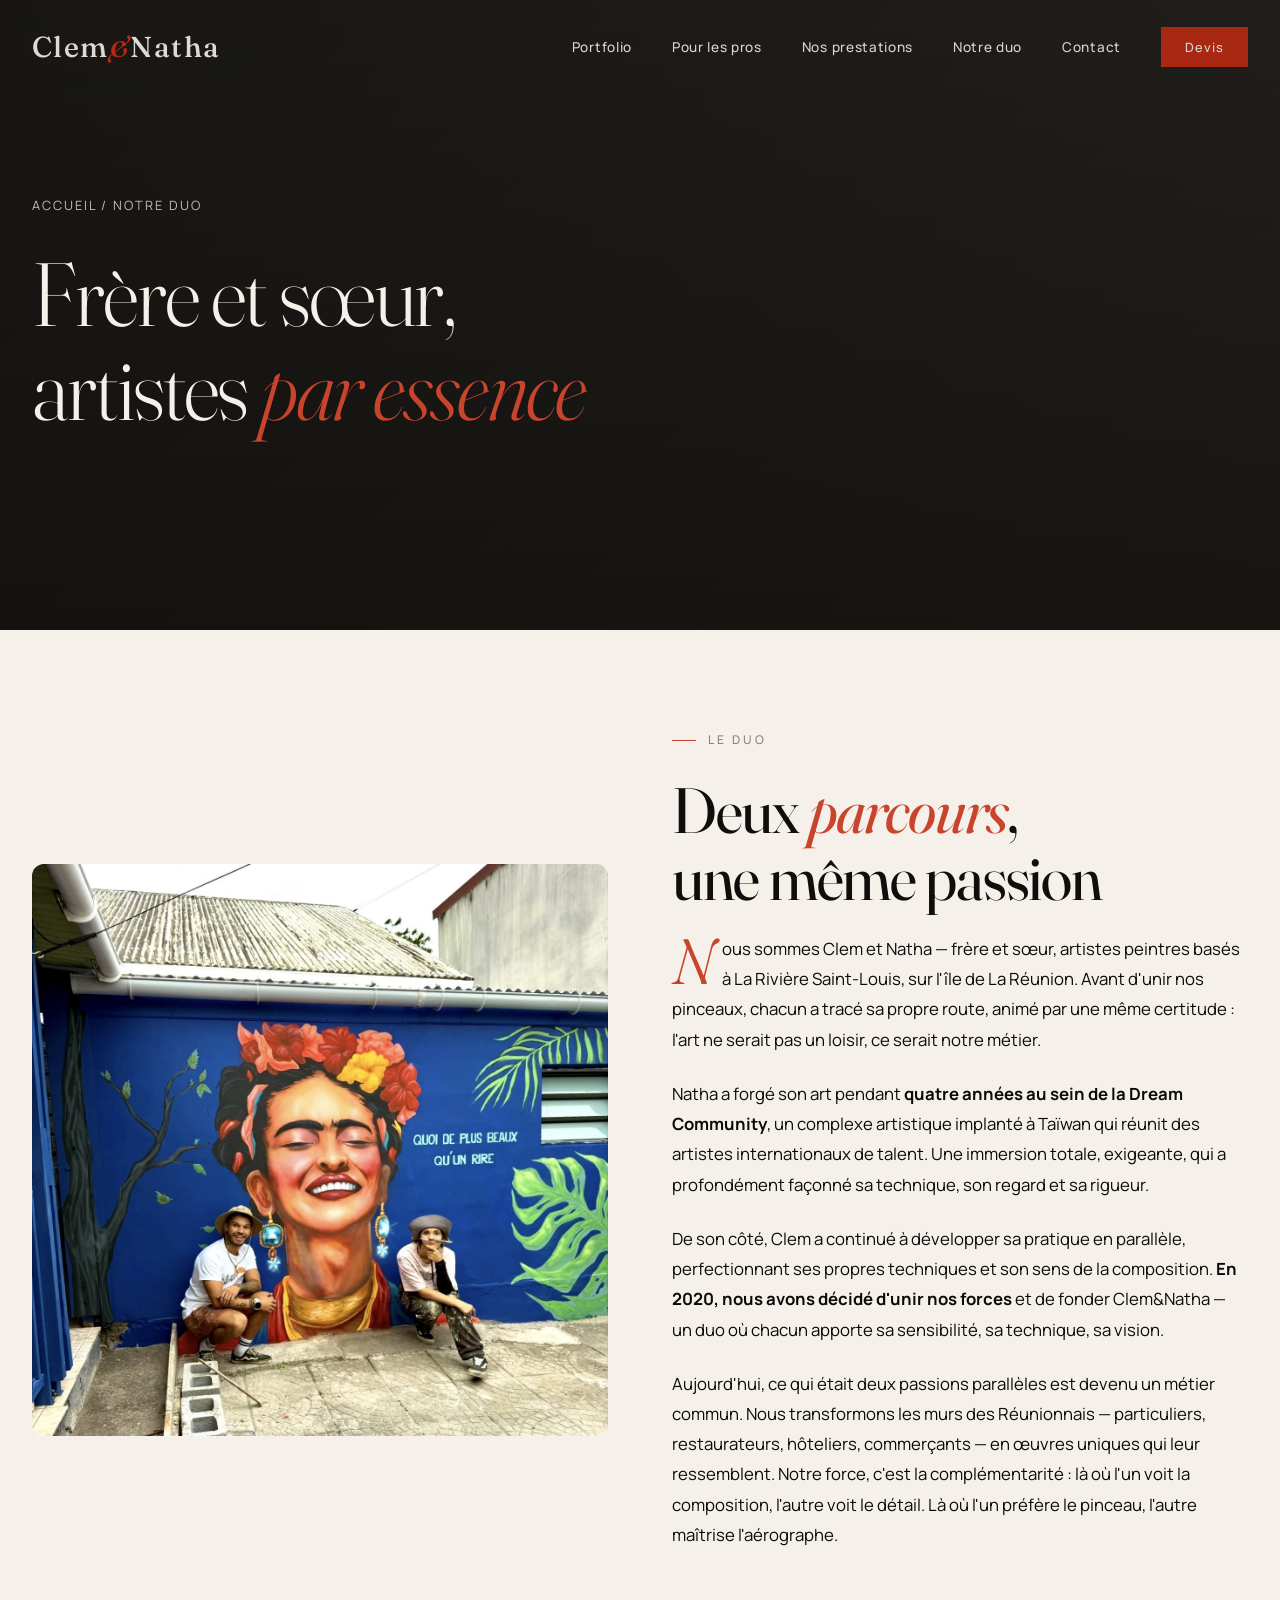
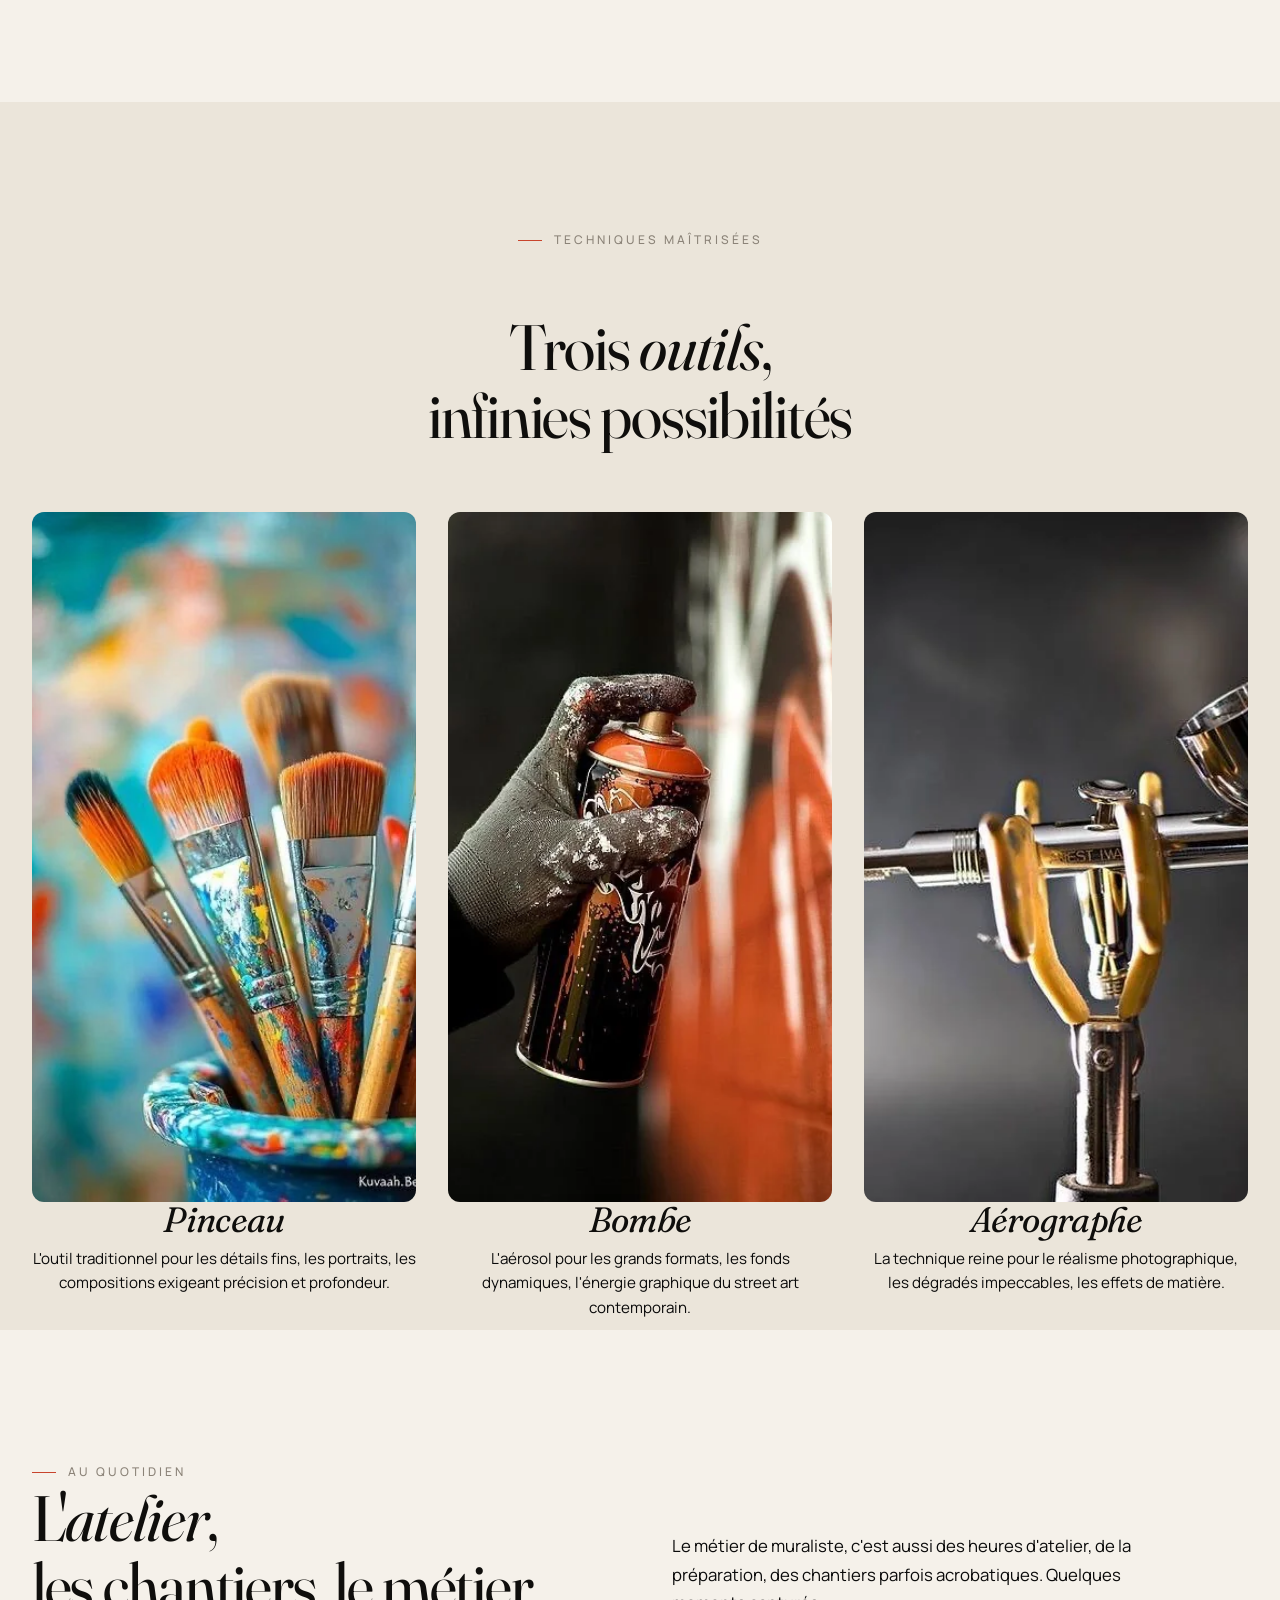
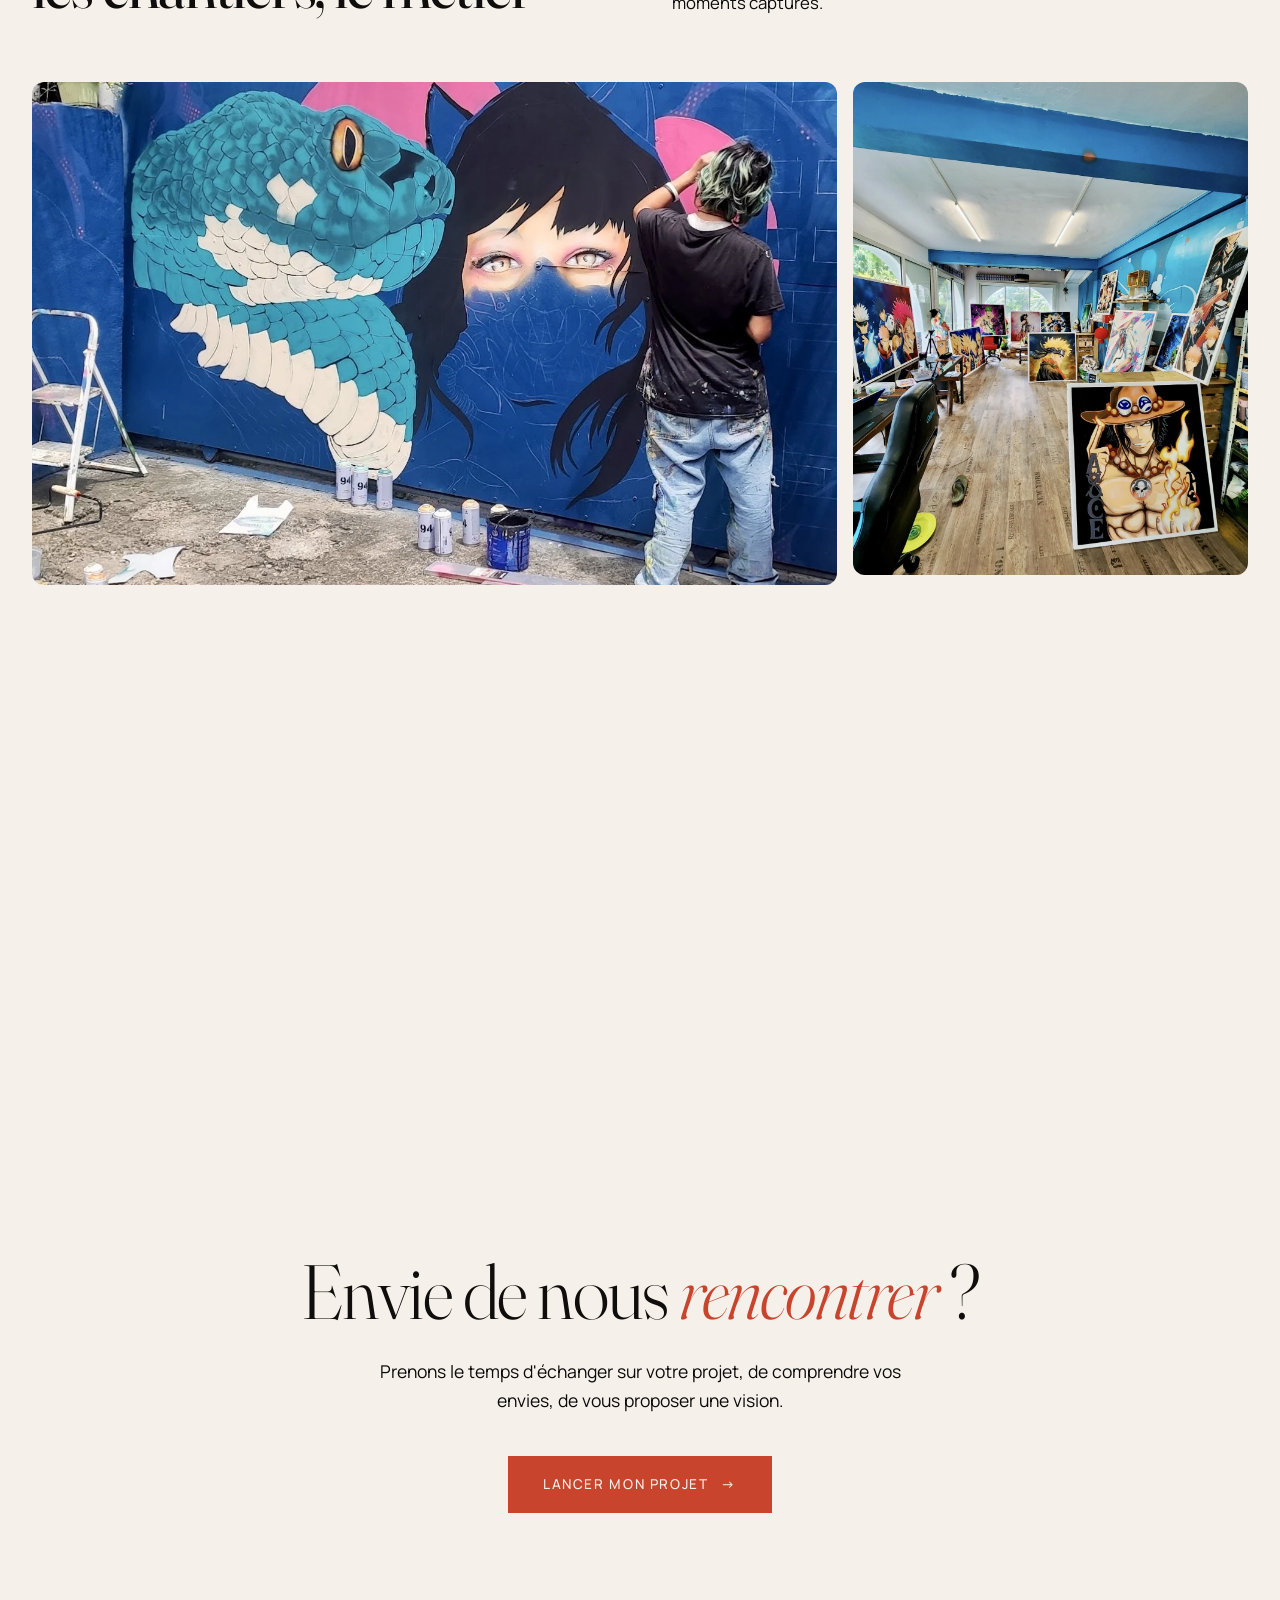
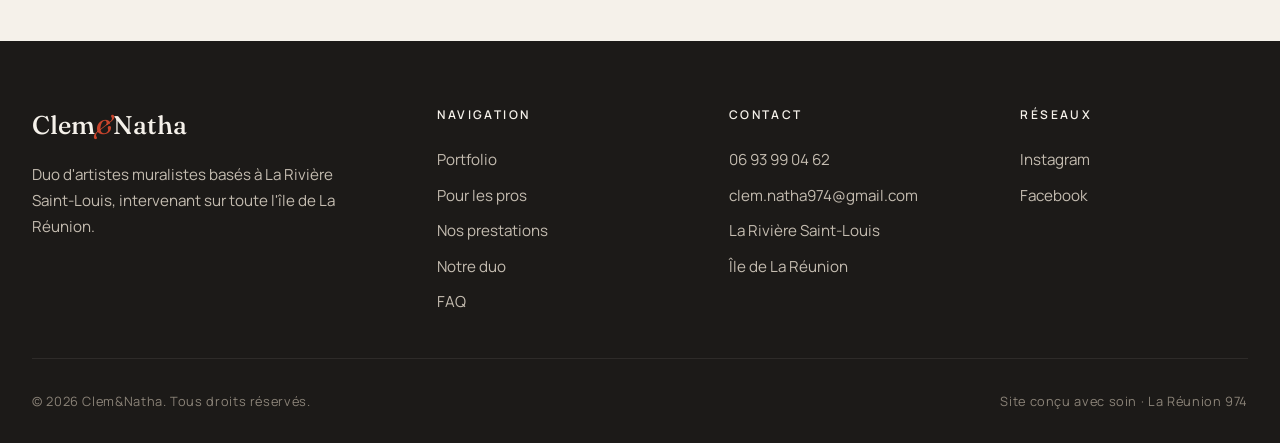
==== about.html @ 3ef78f0f "SEO complet : meta, schema, robots.txt, sitemap, structure HTML - Audit SEO batch 1-5 : titles, meta" ====
﻿<!DOCTYPE html>
<html lang="fr">
<head>
  <meta charset="UTF-8">
  <meta name="viewport" content="width=device-width, initial-scale=1.0">
  <meta name="robots" content="index, follow">
  <meta name="keywords" content="artiste muraliste La Réunion, peintre muraliste 974, Clem&Natha muralistes, peinture aérographe Réunion, graff Réunion">
  <title>Notre duo — Clem&Natha | Artistes muralistes La Réunion</title>
  <meta name="description" content="Frère et sœur, artistes muralistes à La Réunion. Notre histoire, nos influences asiatiques et tropicales, nos techniques (pinceau, bombe, aérographe).">

  <!-- Open Graph -->
  <meta property="og:title" content="Notre duo — Clem&Natha | Artistes muralistes La Réunion">
  <meta property="og:description" content="Frère et sœur, artistes muralistes à La Réunion. Notre histoire, nos influences, nos techniques.">
  <meta property="og:type" content="website">
  <meta property="og:url" content="https://clemandnatha.re/about.html">
  <meta property="og:locale" content="fr_FR">
  <meta property="og:site_name" content="Clem&Natha">
  <meta property="og:image" content="https://clemandnatha.re/hero-01.webp">
  <meta property="og:image:width" content="1200">
  <meta property="og:image:height" content="630">
  <meta property="og:image:alt" content="Le duo Clem&Natha en atelier">

  <!-- Twitter Cards -->
  <meta name="twitter:card" content="summary_large_image">
  <meta name="twitter:title" content="Notre duo — Clem&Natha | Artistes muralistes La Réunion">
  <meta name="twitter:description" content="Frère et sœur, artistes muralistes à La Réunion.">
  <meta name="twitter:image" content="https://clemandnatha.re/hero-01.webp">

  <link rel="stylesheet" href="style.css">
  <link rel="canonical" href="https://clemandnatha.re/about.html">
  <link rel="icon" href="/favicon.ico">
  <link rel="apple-touch-icon" href="/apple-touch-icon.png">
  <script type="application/ld+json">
  {
    "@context": "https://schema.org",
    "@type": "WebPage",
    "name": "Notre duo — Clem&Natha artistes muralistes à La Réunion",
    "url": "https://clemandnatha.re/about.html",
    "isPartOf": {"@type": "WebSite", "url": "https://clemandnatha.re"}
  }
  </script>
  <script type="application/ld+json">
  {
    "@context": "https://schema.org",
    "@type": "BreadcrumbList",
    "itemListElement": [
      {"@type": "ListItem", "position": 1, "name": "Accueil", "item": "https://clemandnatha.re/"},
      {"@type": "ListItem", "position": 2, "name": "Notre duo", "item": "https://clemandnatha.re/about.html"}
    ]
  }
  </script>
  <script type="application/ld+json">
  {
    "@context": "https://schema.org",
    "@type": "ItemList",
    "name": "Duo Clem&Natha — Artistes muralistes La Réunion",
    "itemListElement": [
      {
        "@type": "ListItem",
        "position": 1,
        "item": {
          "@type": "Person",
          "name": "Clem",
          "jobTitle": "Artiste muraliste",
          "description": "Co-fondatrice de Clem&Natha, spécialisée dans les styles manga, réaliste et illustration murale à La Réunion.",
          "worksFor": {"@type": "LocalBusiness", "name": "Clem&Natha"},
          "address": {
            "@type": "PostalAddress",
            "addressLocality": "La Rivière Saint-Louis",
            "addressRegion": "La Réunion",
            "addressCountry": "FR"
          },
          "sameAs": ["https://www.instagram.com/clem.natha/", "https://www.facebook.com/clemetnatha/"]
        }
      },
      {
        "@type": "ListItem",
        "position": 2,
        "item": {
          "@type": "Person",
          "name": "Natha",
          "jobTitle": "Artiste muraliste",
          "description": "Co-fondateur de Clem&Natha, spécialisé dans les styles tropical, paysage et fresques extérieures à La Réunion.",
          "worksFor": {"@type": "LocalBusiness", "name": "Clem&Natha"},
          "address": {
            "@type": "PostalAddress",
            "addressLocality": "La Rivière Saint-Louis",
            "addressRegion": "La Réunion",
            "addressCountry": "FR"
          },
          "sameAs": ["https://www.instagram.com/clem.natha/", "https://www.facebook.com/clemetnatha/"]
        }
      }
    ]
  }
  </script>
  <link rel="preload" as="image" href="duo-portrait.webp" fetchpriority="high">
  <link rel="preconnect" href="https://fonts.googleapis.com">
  <link rel="preconnect" href="https://fonts.gstatic.com" crossorigin>
</head>
<body>

<nav class="nav">
  <a href="index.html" class="nav-logo">Clem<span>&</span>Natha</a>
  <button class="nav-toggle" aria-label="Menu">
    <span></span><span></span><span></span>
  </button>
  <ul class="nav-menu">
    <li><a href="portfolio.html">Portfolio</a></li>
    <li><a href="pros.html">Pour les pros</a></li>
    <li><a href="services.html">Nos prestations</a></li>
    <li><a href="about.html">Notre duo</a></li>
    <li><a href="contact.html">Contact</a></li>
    <li><a href="devis.html" class="nav-cta">Devis</a></li>
  </ul>
</nav>

<main>

<section class="page-hero">
  <div class="page-hero-content">
    <div class="breadcrumb"><a href="index.html">Accueil</a> / Notre duo</div>
    <h1>Frère et sœur,<br>artistes <em>par essence</em></h1>
  </div>
</section>

<section style="background: var(--paper); padding-top: 6rem;">
  <div class="container">
    <div class="about-intro">
      <div class="reveal" style="position:relative;">

        <img src="duo-portrait.webp" alt="Portrait du duo Clem & Natha, artistes muralistes La Reunion" loading="lazy" style="width:100%;height:100%;object-fit:cover;display:block;">
      </div>

      <div class="about-text reveal reveal-delay-1">
        <span class="eyebrow">Le duo</span>
        <h2 style="margin: 1.5rem 0;">Deux <em>parcours</em>,<br>une même passion</h2>
        <p>Nous sommes Clem et Natha — frère et sœur, artistes peintres basés à La Rivière Saint-Louis, sur l'île de La Réunion. Avant d'unir nos pinceaux, chacun a tracé sa propre route, animé par une même certitude : l'art ne serait pas un loisir, ce serait notre métier.</p>
        <p>Natha a forgé son art pendant <strong>quatre années au sein de la Dream Community</strong>, un complexe artistique implanté à Taïwan qui réunit des artistes internationaux de talent. Une immersion totale, exigeante, qui a profondément façonné sa technique, son regard et sa rigueur.</p>
        <p>De son côté, Clem a continué à développer sa pratique en parallèle, perfectionnant ses propres techniques et son sens de la composition. <strong>En 2020, nous avons décidé d'unir nos forces</strong> et de fonder Clem&Natha — un duo où chacun apporte sa sensibilité, sa technique, sa vision.</p>
        <p>Aujourd'hui, ce qui était deux passions parallèles est devenu un métier commun. Nous transformons les murs des Réunionnais — particuliers, restaurateurs, hôteliers, commerçants — en œuvres uniques qui leur ressemblent. Notre force, c'est la complémentarité : là où l'un voit la composition, l'autre voit le détail. Là où l'un préfère le pinceau, l'autre maîtrise l'aérographe.</p>
      </div>
    </div>
  </div>
</section>


<!-- Techniques -->
<section class="techniques">
  <div class="container">
    <div class="section-header center reveal">
      <span class="eyebrow">Techniques maîtrisées</span>
      <h2>Trois <em>outils</em>,<br>infinies possibilités</h2>
    </div>

    <div class="tech-grid">
      <div class="tech-item reveal">
        <img src="tech-pinceau.webp" alt="Technique pinceau — Clem&Natha" loading="lazy" style="width:100%;height:100%;object-fit:cover;display:block;">
        <h3>Pinceau</h3>
        <p>L'outil traditionnel pour les détails fins, les portraits, les compositions exigeant précision et profondeur.</p>
      </div>

      <div class="tech-item reveal reveal-delay-1">
        <img src="tech-bombe.webp" alt="Technique bombe aerosol — Clem&Natha" loading="lazy" style="width:100%;height:100%;object-fit:cover;display:block;">
        <h3>Bombe</h3>
        <p>L'aérosol pour les grands formats, les fonds dynamiques, l'énergie graphique du street art contemporain.</p>
      </div>

      <div class="tech-item reveal reveal-delay-2">
        <img src="tech-aero.webp" alt="Technique aerographe — Clem&Natha" loading="lazy" style="width:100%;height:100%;object-fit:cover;display:block;">
        <h3>Aérographe</h3>
        <p>La technique reine pour le réalisme photographique, les dégradés impeccables, les effets de matière.</p>
      </div>
    </div>
  </div>
</section>

<!-- En atelier -->
<section style="background: var(--paper);">
  <div class="container">
    <div class="section-header reveal">
      <div>
        <span class="eyebrow">Au quotidien</span>
        <h2>L'<em>atelier</em>,<br>les chantiers, le métier</h2>
      </div>
      <p>Le métier de muraliste, c'est aussi des heures d'atelier, de la préparation, des chantiers parfois acrobatiques. Quelques moments capturés.</p>
    </div>

    <div style="display: grid; grid-template-columns: repeat(12, 1fr); gap: 1rem; margin-top: 3rem;">
      <div class="reveal" style="grid-column: span 8; aspect-ratio: 16/10;">
        <img src="atelier-01.webp" alt="Atelier chantier Clem&Natha La Reunion" loading="lazy" style="width:100%;height:100%;object-fit:cover;display:block;">
      </div>
      <div class="reveal reveal-delay-1" style="grid-column: span 4; aspect-ratio: 4/5;">
        <img src="atelier-02.webp" alt="Atelier chantier Clem&Natha" loading="lazy" style="width:100%;height:100%;object-fit:cover;display:block;">
      </div>
      <div class="reveal" style="grid-column: span 4; aspect-ratio: 1;">
        <img src="atelier-03.webp" alt="Atelier chantier Clem&Natha" loading="lazy" style="width:100%;height:100%;object-fit:cover;display:block;">
      </div>
      <div class="reveal reveal-delay-1" style="grid-column: span 4; aspect-ratio: 1;">
        <img src="atelier-04.webp" alt="Atelier chantier Clem&Natha" loading="lazy" style="width:100%;height:100%;object-fit:cover;display:block;">
      </div>
      <div class="reveal reveal-delay-2" style="grid-column: span 4; aspect-ratio: 1;">
        <img src="atelier-05.webp" alt="Atelier chantier Clem&Natha" loading="lazy" style="width:100%;height:100%;object-fit:cover;display:block;">
      </div>
    </div>
  </div>
</section>

<section class="cta-final">
  <div class="container-narrow">
    <h2>Envie de nous <em>rencontrer</em> ?</h2>
    <p>Prenons le temps d'échanger sur votre projet, de comprendre vos envies, de vous proposer une vision.</p>
    <a href="devis.html" class="btn btn-primary">Lancer mon projet <span class="arrow">→</span></a>
  </div>
</section>

</main>

<footer>
  <div class="container">
    <div class="footer-grid">
      <div class="footer-brand">
        <div class="logo">Clem<em>&</em>Natha</div>
        <p>Duo d'artistes muralistes basés à La Rivière Saint-Louis, intervenant sur toute l'île de La Réunion.</p>
      </div>
      <div>
        <h5>Navigation</h5>
        <ul>
          <li><a href="portfolio.html">Portfolio</a></li>
          <li><a href="pros.html">Pour les pros</a></li>
          <li><a href="services.html">Nos prestations</a></li>
          <li><a href="about.html">Notre duo</a></li>
          <li><a href="faq.html">FAQ</a></li>
        </ul>
      </div>
      <div>
        <h5>Contact</h5>
        <ul>
          <li><a href="tel:0693990462">06 93 99 04 62</a></li>
          <li><a href="mailto:clem.natha974@gmail.com">clem.natha974@gmail.com</a></li>
          <li>La Rivière Saint-Louis</li>
          <li>Île de La Réunion</li>
        </ul>
      </div>
      <div>
        <h5>Réseaux</h5>
        <ul>
          <li><a href="https://www.instagram.com/clem.natha/" target="_blank" rel="noopener">Instagram</a></li>
          <li><a href="https://www.facebook.com/clemetnatha/" target="_blank" rel="noopener">Facebook</a></li>
        </ul>
      </div>
    </div>
    <div class="footer-bottom">
      <span>© 2026 Clem&Natha. Tous droits réservés.</span>
      <span>Site conçu avec soin · La Réunion 974</span>
    </div>
  </div>
</footer>

<script src="main.js"></script>
</body>
</html>
---- style.css ----
/* ========================================
   CLEM&NATHA — Design System
   Direction : éditoriale, japonisante, art-house
   ======================================== */

@import url('https://fonts.googleapis.com/css2?family=Fraunces:ital,opsz,wght@0,9..144,300;0,9..144,400;0,9..144,500;0,9..144,600;0,9..144,700;1,9..144,400&family=Manrope:wght@300;400;500;600;700&family=Noto+Serif+JP:wght@400;500&display=swap');

:root {
  /* Palette */
  --ink: #0f0e0c;
  --ink-soft: #0a0a0a;
  --paper: #f5f1ea;
  --paper-warm: #ebe5da;
  --paper-deep: #050505;
  --vermillon: #c8442c;
  --vermillon-deep: #a8341f;
  --sumi: #1c1a18;
  --stone: #8b8378;
  --stone-light: #c4bcb0;

  /* Typo */
  --font-display: 'Fraunces', 'Times New Roman', serif;
  --font-body: 'Manrope', system-ui, sans-serif;
  --font-jp: 'Noto Serif JP', serif;

  /* Espacement */
  --space-xs: 0.5rem;
  --space-sm: 1rem;
  --space-md: 2rem;
  --space-lg: 4rem;
  --space-xl: 8rem;
  --space-xxl: 12rem;

  /* Transitions */
  --ease: cubic-bezier(0.65, 0, 0.35, 1);
  --ease-out: cubic-bezier(0.22, 1, 0.36, 1);
}

* {
  margin: 0;
  padding: 0;
  box-sizing: border-box;
}

html {
  scroll-behavior: smooth;
  -webkit-font-smoothing: antialiased;
  -moz-osx-font-smoothing: grayscale;
}

body {
  font-family: var(--font-body);
  background: var(--paper);
  color: var(--ink);
  font-weight: 400;
  line-height: 1.6;
  font-size: 16px;
  overflow-x: hidden;
}

img { max-width: 100%; display: block; }

/* Coins arrondis — toutes les photos sauf le hero plein écran */
img:not(.hero-img) { border-radius: 12px; }

a {
  color: inherit;
  text-decoration: none;
  transition: color 0.3s var(--ease);
}

button {
  font-family: inherit;
  cursor: pointer;
  border: none;
  background: none;
}

/* ========================================
   TYPOGRAPHIE
   ======================================== */

h1, h2, h3, h4 {
  font-family: var(--font-display);
  font-weight: 400;
  line-height: 1.05;
  letter-spacing: -0.02em;
}

h1 {
  font-size: clamp(2.8rem, 7vw, 6rem);
  font-weight: 300;
  font-variation-settings: "opsz" 144;
}

h2 {
  font-size: clamp(2.2rem, 5vw, 4rem);
  font-weight: 400;
  font-variation-settings: "opsz" 144;
}

h3 {
  font-size: clamp(1.5rem, 3vw, 2.2rem);
  font-weight: 500;
}

h4 {
  font-size: clamp(1.1rem, 2vw, 1.4rem);
  font-weight: 500;
}

.eyebrow {
  font-family: var(--font-body);
  font-size: 0.75rem;
  font-weight: 500;
  text-transform: uppercase;
  letter-spacing: 0.25em;
  color: var(--stone);
  display: inline-block;
}

.eyebrow::before {
  content: "";
  display: inline-block;
  width: 24px;
  height: 1px;
  background: var(--vermillon);
  vertical-align: middle;
  margin-right: 12px;
}

.kanji {
  font-family: var(--font-jp);
  color: var(--vermillon);
}

.italic-display {
  font-style: italic;
  font-family: var(--font-display);
}

/* ========================================
   LAYOUT
   ======================================== */

.container {
  max-width: 1440px;
  margin: 0 auto;
  padding: 0 var(--space-md);
}

.container-narrow {
  max-width: 960px;
  margin: 0 auto;
  padding: 0 var(--space-md);
}

section {
  padding: var(--space-xl) 0;
}

/* ========================================
   NAVIGATION
   ======================================== */

/* Offset ancres pour compenser la nav fixe */
[id] {
  scroll-margin-top: 5rem;
}

.nav {
  position: fixed;
  top: 0;
  left: 0;
  right: 0;
  z-index: 100;
  padding: 1.5rem var(--space-md);
  display: flex;
  justify-content: space-between;
  align-items: center;
  transition: all 0.4s var(--ease);
  mix-blend-mode: difference;
}

.nav.scrolled,
.nav.menu-open {
  mix-blend-mode: normal;
  background: rgba(245, 241, 234, 0.92);
  backdrop-filter: blur(20px);
  -webkit-backdrop-filter: blur(20px);
  padding: 1rem var(--space-md);
  border-bottom: 1px solid rgba(15, 14, 12, 0.06);
}

.nav-logo {
  font-family: var(--font-display);
  font-size: 1.8rem;
  font-weight: 500;
  letter-spacing: 0.05em;
  color: var(--paper);
  text-shadow: 0 0 40px rgba(200, 68, 44, 0.4);
}

.nav.scrolled .nav-logo {
  color: var(--ink);
}

.nav-logo span {
  color: var(--vermillon);
  font-style: italic;
}

.nav-menu {
  display: flex;
  gap: 2.5rem;
  list-style: none;
  align-items: center;
}

.nav-menu a {
  font-size: 0.85rem;
  font-weight: 500;
  letter-spacing: 0.05em;
  color: var(--paper);
  position: relative;
}

.nav.scrolled .nav-menu a {
  color: var(--ink);
}

.nav-menu a::after {
  content: "";
  position: absolute;
  bottom: -4px;
  left: 0;
  width: 0;
  height: 1px;
  background: var(--vermillon);
  transition: width 0.3s var(--ease);
}

.nav-menu a:hover::after {
  width: 100%;
}

.nav-cta {
  background: var(--vermillon);
  color: var(--paper) !important;
  padding: 0.7rem 1.5rem;
  border-radius: 0;
  font-size: 0.8rem !important;
  letter-spacing: 0.08em !important;
  transition: all 0.3s var(--ease);
}

.nav-cta:hover {
  background: var(--vermillon-deep);
  transform: translateY(-1px);
}

.nav-cta::after {
  display: none !important;
}

.nav-toggle {
  display: none;
  flex-direction: column;
  gap: 5px;
  z-index: 110;
}

.nav-toggle span {
  width: 28px;
  height: 1.5px;
  background: var(--paper);
  transition: all 0.3s var(--ease);
}

.nav.scrolled .nav-toggle span {
  background: var(--ink);
}

/* ========================================
   BOUTONS
   ======================================== */

.btn {
  display: inline-flex;
  align-items: center;
  gap: 0.8rem;
  padding: 1.1rem 2.2rem;
  font-size: 0.85rem;
  font-weight: 500;
  letter-spacing: 0.12em;
  text-transform: uppercase;
  transition: all 0.4s var(--ease);
  position: relative;
  overflow: hidden;
}

.btn-primary {
  background: var(--vermillon);
  color: var(--paper);
}

.btn-primary:hover {
  background: var(--vermillon-deep);
  transform: translateY(-2px);
  box-shadow: 0 12px 30px rgba(168, 52, 31, 0.25);
}

.btn-secondary {
  background: transparent;
  color: var(--ink);
  border: 1px solid var(--ink);
}

.btn-secondary:hover {
  background: var(--ink);
  color: var(--paper);
}

.btn-light {
  background: transparent;
  color: var(--paper);
  border: 1px solid var(--paper);
}

.btn-light:hover {
  background: var(--paper);
  color: var(--ink);
}

.btn .arrow {
  display: inline-block;
  transition: transform 0.3s var(--ease);
}

.btn:hover .arrow {
  transform: translateX(4px);
}

/* ========================================
   HERO
   ======================================== */

.hero {
  height: 100vh;
  min-height: 700px;
  position: relative;
  overflow: hidden;
  background: var(--paper-deep);
}

/* Image hero : plein écran par défaut (mobile / tablette) */
.hero-img {
  position: absolute;
  inset: 0;
  width: 100%;
  height: 100%;
  object-fit: cover;
  border-radius: 12px;
}

.hero-image {
  position: absolute;
  inset: 0;
  background: linear-gradient(135deg, #1a1815 0%, #2a2622 50%, #1c1a18 100%);
  display: flex;
  align-items: center;
  justify-content: center;
  color: var(--stone);
  font-size: 0.9rem;
  letter-spacing: 0.1em;
}

.hero-image::after {
  content: "";
  position: absolute;
  inset: 0;
  background: linear-gradient(180deg, rgba(15,14,12,0.3) 0%, rgba(15,14,12,0.5) 70%, rgba(15,14,12,0.85) 100%);
}

/* Desktop : deux colonnes — fond sombre stylé, image portrait à droite */
@media (min-width: 1025px) {
  .hero {
    display: grid;
    grid-template-columns: 1fr 1fr;
    background: var(--paper-deep);
  }

  .hero::before {
    content: "";
    position: absolute;
    inset: 0;
    background:
      radial-gradient(ellipse 65% 85% at 78% 48%, rgba(200,68,44,0.55) 0%, transparent 65%),
      radial-gradient(ellipse 40% 60% at 6% 88%, rgba(200,68,44,0.20) 0%, transparent 55%);
    pointer-events: none;
    z-index: 0;
  }

  .hero-image {
    position: relative;
    top: auto; right: auto; bottom: auto; left: auto;
    grid-column: 2;
    grid-row: 1;
    display: flex;
    align-items: center;
    justify-content: center;
    padding: 2rem 2.5rem 2rem 0.5rem;
    background: none;
    z-index: 1;
  }

  .hero-image::after {
    display: none;
  }

  /* width:100% remplit la colonne, max-height évite tout débordement vertical */
  .hero-img {
    position: relative;
    inset: auto;
    width: 78%;
    height: auto;
    max-height: calc(100vh - 8rem);
    aspect-ratio: 3/4;
    object-fit: cover;
    border-radius: 16px;
    transform: rotate(-1.5deg);
    box-shadow: 0 30px 70px rgba(0,0,0,0.65), 0 0 0 1px rgba(255,255,255,0.05);
  }

  /* Texte : placement grid + centrage vertical */
  .hero-content {
    grid-column: 1;
    grid-row: 1;
    margin: 0;
    z-index: 2;
    justify-content: center;
    padding-top: 6rem;
  }

  .scroll-indicator {
    display: none;
  }
}

.hero-content {
  position: relative;
  z-index: 2;
  height: 100%;
  display: flex;
  flex-direction: column;
  justify-content: flex-end;
  padding: 0 var(--space-md) var(--space-lg);
  max-width: 1440px;
  margin: 0 auto;
}

/* Override desktop — doit venir APRÈS la règle de base pour gagner la cascade */
@media (min-width: 1025px) {
  .hero-content {
    justify-content: center;
    padding-top: 6rem;
    padding-left: 8rem;
    margin: 0;
    max-width: none;
  }
}

.hero-eyebrow {
  font-size: 0.75rem;
  letter-spacing: 0.3em;
  color: var(--stone-light);
  text-transform: uppercase;
  margin-bottom: 1.5rem;
  display: flex;
  align-items: center;
  gap: 1rem;
  opacity: 0;
  animation: fadeUp 1s var(--ease-out) 0.3s forwards;
}

.hero-eyebrow .kanji {
  font-size: 1rem;
  letter-spacing: normal;
}

.hero-audience {
  display: inline-flex;
  align-self: flex-start;
  align-items: center;
  gap: 1.5rem;
  margin-bottom: 2rem;
  padding: 0.8rem 1.4rem;
  background: rgba(245, 241, 234, 0.08);
  border: 1px solid rgba(245, 241, 234, 0.2);
  backdrop-filter: blur(10px);
  -webkit-backdrop-filter: blur(10px);
  opacity: 0;
  animation: fadeUp 1.2s var(--ease-out) 0.8s forwards;
}

.hero-audience-item {
  display: flex;
  align-items: center;
  gap: 0.6rem;
  font-size: 0.85rem;
  letter-spacing: 0.05em;
  color: var(--paper);
  font-weight: 500;
}

.hero-audience-item .dot {
  width: 8px;
  height: 8px;
  border-radius: 50%;
  background: var(--vermillon);
  display: inline-block;
}

.hero-audience-divider {
  width: 1px;
  height: 16px;
  background: rgba(245, 241, 234, 0.3);
}

@media (max-width: 600px) {
  .hero-audience {
    gap: 1rem;
    padding: 0.6rem 1rem;
  }
  .hero-audience-item {
    font-size: 0.75rem;
  }
}

.hero h1 {
  color: var(--paper);
  max-width: 900px;
  font-weight: 300;
  font-size: clamp(3rem, 8vw, 7rem);
  line-height: 0.95;
  margin-bottom: 2rem;
  opacity: 0;
  animation: fadeUp 1.2s var(--ease-out) 0.5s forwards;
}

.hero h1 em {
  font-style: italic;
  color: var(--vermillon);
  font-weight: 400;
}

.hero-sub {
  font-size: clamp(1rem, 1.5vw, 1.15rem);
  color: var(--stone-light);
  max-width: 540px;
  margin-bottom: 3rem;
  line-height: 1.7;
  opacity: 0;
  animation: fadeUp 1.2s var(--ease-out) 0.7s forwards;
}

.hero-ctas {
  display: flex;
  gap: 1rem;
  flex-wrap: wrap;
  opacity: 0;
  animation: fadeUp 1.2s var(--ease-out) 0.9s forwards;
}

.hero-meta {
  position: absolute;
  bottom: var(--space-lg);
  right: var(--space-md);
  z-index: 2;
  text-align: right;
  color: var(--stone-light);
  font-size: 0.75rem;
  letter-spacing: 0.15em;
  opacity: 0;
  animation: fadeUp 1.2s var(--ease-out) 1.1s forwards;
}

.hero-meta .num {
  font-family: var(--font-display);
  font-size: 2.5rem;
  color: var(--paper);
  display: block;
  font-weight: 300;
  letter-spacing: -0.02em;
  margin-bottom: 0.3rem;
}

.scroll-indicator {
  position: absolute;
  bottom: var(--space-md);
  left: 50%;
  transform: translateX(-50%);
  width: 1px;
  height: 60px;
  background: linear-gradient(180deg, transparent, var(--paper));
  z-index: 2;
  opacity: 0;
  animation: fadeIn 1s var(--ease) 1.5s forwards, scrollPulse 2s var(--ease) 2.5s infinite;
}

@keyframes fadeUp {
  from { opacity: 0; transform: translateY(30px); }
  to { opacity: 1; transform: translateY(0); }
}

@keyframes fadeIn {
  from { opacity: 0; }
  to { opacity: 1; }
}

@keyframes scrollPulse {
  0%, 100% { transform: translateX(-50%) scaleY(1); }
  50% { transform: translateX(-50%) scaleY(1.3); }
}

/* ========================================
   PLACEHOLDERS PHOTOS
   ======================================== */

.photo-placeholder {
  background: linear-gradient(135deg, #d4cdc0 0%, #c4bcb0 50%, #b5ac9e 100%);
  position: relative;
  display: flex;
  align-items: center;
  justify-content: center;
  flex-direction: column;
  color: var(--ink-soft);
  overflow: hidden;
  font-family: var(--font-body);
  border-radius: 12px;
}

.photo-placeholder::before {
  content: "";
  position: absolute;
  inset: 0;
  background-image:
    repeating-linear-gradient(45deg, transparent, transparent 35px, rgba(255,255,255,0.04) 35px, rgba(255,255,255,0.04) 36px);
}

.photo-placeholder .ph-num {
  font-family: var(--font-display);
  font-size: clamp(2.5rem, 6vw, 4.5rem);
  font-weight: 300;
  letter-spacing: 0.05em;
  color: var(--ink-soft);
  z-index: 1;
  font-style: italic;
}

.photo-placeholder .ph-name {
  font-size: 0.7rem;
  letter-spacing: 0.2em;
  text-transform: uppercase;
  color: var(--ink-soft);
  margin-top: 0.5rem;
  z-index: 1;
  opacity: 0.7;
  text-align: center;
  padding: 0 1rem;
}

.photo-placeholder.dark {
  background: linear-gradient(135deg, #2a2622 0%, #1c1a18 100%);
  color: var(--stone-light);
}

.photo-placeholder.dark .ph-num,
.photo-placeholder.dark .ph-name {
  color: var(--stone-light);
}

/* ========================================
   SECTION INTRO
   ======================================== */

.section-header {
  display: grid;
  grid-template-columns: 1fr 1fr;
  gap: var(--space-lg);
  align-items: end;
  margin-bottom: var(--space-lg);
}

.section-header.center {
  grid-template-columns: 1fr;
  text-align: center;
  max-width: 700px;
  margin-left: auto;
  margin-right: auto;
}

.section-header p {
  color: var(--ink-soft);
  font-size: 1.05rem;
  line-height: 1.7;
  max-width: 480px;
}

.section-header.center p {
  margin: 1.5rem auto 0;
}

/* ========================================
   CHIFFRES CLÉS
   ======================================== */

.stats {
  background: var(--paper-warm);
  padding: 3rem 0;
  border-top: 1px solid rgba(15, 14, 12, 0.08);
  border-bottom: 1px solid rgba(15, 14, 12, 0.08);
}

.stats-grid {
  display: grid;
  grid-template-columns: repeat(4, 1fr);
  gap: var(--space-md);
}

.stat {
  text-align: center;
  padding: 0.5rem 1rem;
  position: relative;
}

.stat:not(:last-child)::after {
  content: "";
  position: absolute;
  right: 0;
  top: 20%;
  bottom: 20%;
  width: 1px;
  background: rgba(15, 14, 12, 0.1);
}

.stat-num {
  font-family: var(--font-display);
  font-size: clamp(2.5rem, 4.5vw, 3.8rem);
  font-weight: 300;
  font-variation-settings: "opsz" 144;
  color: var(--ink);
  line-height: 1;
  margin-bottom: 0.6rem;
  letter-spacing: -0.03em;
}

.stat-num em {
  font-style: italic;
  color: var(--vermillon);
}

.stat-label {
  font-size: 0.75rem;
  letter-spacing: 0.2em;
  text-transform: uppercase;
  color: var(--stone);
}

/* ========================================
   PRO BLOCK
   ======================================== */

.pro-block {
  background: var(--ink);
  color: var(--paper);
  position: relative;
  overflow: hidden;
}

.pro-block::before {
  content: "";
  position: absolute;
  top: -100px;
  right: -100px;
  width: 400px;
  height: 400px;
  border-radius: 50%;
  background: var(--vermillon);
  opacity: 0.08;
  filter: blur(80px);
}

.pro-grid {
  display: grid;
  grid-template-columns: 1fr 1.2fr;
  gap: var(--space-lg);
  align-items: center;
}

.pro-text .eyebrow {
  color: var(--stone-light);
}

.pro-text h2 {
  color: var(--paper);
  margin: 1.5rem 0 1.5rem;
}

.pro-text h2 em {
  color: var(--vermillon);
  font-style: italic;
}

.pro-text p {
  color: var(--stone-light);
  font-size: 1.05rem;
  margin-bottom: 2rem;
  max-width: 480px;
  line-height: 1.7;
}

.pro-benefits {
  list-style: none;
  margin-bottom: 2.5rem;
}

.pro-benefits li {
  padding: 1rem 0;
  border-bottom: 1px solid rgba(245, 241, 234, 0.1);
  display: flex;
  align-items: center;
  gap: 1rem;
  color: var(--paper);
  font-size: 0.95rem;
}

.pro-benefits li .num {
  font-family: var(--font-display);
  color: var(--vermillon);
  font-style: italic;
  font-size: 1.2rem;
  min-width: 30px;
}

.pro-image-stack {
  position: relative;
  aspect-ratio: 4/5;
}

.pro-image-stack .photo-placeholder {
  position: absolute;
  cursor: pointer;
  transition: transform 0.4s var(--ease), box-shadow 0.4s var(--ease);
}

.pro-image-stack .ph-1 {
  inset: 0 30% 30% 0;
  z-index: 2;
}

.pro-image-stack .ph-2 {
  inset: 30% 0 0 30%;
  z-index: 1;
}

/* Desktop : survol de la photo de derrière → elle passe devant */
@media (hover: hover) {
  .pro-image-stack .ph-2:hover {
    z-index: 3;
    box-shadow: 0 12px 40px rgba(15,14,12,0.22);
  }
}

/* ========================================
   GALERIE / PORTFOLIO
   ======================================== */

.gallery {
  background: var(--paper);
}

/* Grille uniforme 3 colonnes pour la section Œuvres récentes (index) */
.gallery .gallery-grid {
  grid-template-columns: repeat(3, 1fr);
  gap: 1.5rem;
}

.gallery .gallery-item.size-md,
.gallery .gallery-item.size-lg,
.gallery .gallery-item.size-tall,
.gallery .gallery-item.size-wide {
  grid-column: span 1;
  aspect-ratio: 3/4;
}

.gallery-filters {
  display: flex;
  gap: 0.5rem;
  flex-wrap: wrap;
  margin-bottom: var(--space-md);
  justify-content: center;
}

.filter-btn {
  padding: 0.6rem 1.4rem;
  font-size: 0.8rem;
  letter-spacing: 0.1em;
  text-transform: uppercase;
  color: var(--ink-soft);
  border: 1px solid rgba(15, 14, 12, 0.15);
  background: transparent;
  transition: all 0.3s var(--ease);
}

.filter-btn:hover,
.filter-btn.active {
  background: var(--ink);
  color: var(--paper);
  border-color: var(--ink);
}

.gallery-grid {
  display: grid;
  grid-template-columns: repeat(12, 1fr);
  gap: 1rem;
}

.gallery-item {
  position: relative;
  overflow: hidden;
  aspect-ratio: 4/5;
  cursor: pointer;
  transition: transform 0.6s var(--ease);
  border-radius: 12px;
}

.gallery-item .photo-placeholder {
  width: 100%;
  height: 100%;
  transition: transform 0.8s var(--ease);
}

.gallery-item:hover .photo-placeholder {
  transform: scale(1.04);
}

.gallery-item .item-info {
  position: absolute;
  bottom: 0;
  left: 0;
  right: 0;
  padding: 1.5rem;
  background: linear-gradient(180deg, transparent, rgba(15,14,12,0.85));
  color: var(--paper);
  z-index: 2;
  transform: translateY(20px);
  opacity: 0;
  transition: all 0.4s var(--ease);
}

.gallery-item:hover .item-info {
  transform: translateY(0);
  opacity: 1;
}

.item-info h4 {
  color: var(--paper);
  margin-bottom: 0.3rem;
}

.item-info span {
  font-size: 0.75rem;
  letter-spacing: 0.15em;
  text-transform: uppercase;
  color: var(--stone-light);
}

/* Layout asymétrique galerie */
.gallery-item.size-md { grid-column: span 4; }
.gallery-item.size-lg { grid-column: span 6; aspect-ratio: 4/3; }
.gallery-item.size-tall { grid-column: span 4; aspect-ratio: 3/5; }
.gallery-item.size-wide { grid-column: span 8; aspect-ratio: 16/10; }

/* ========================================
   STYLES SIGNATURES
   ======================================== */

.styles-section {
  background: var(--paper-warm);
}

.styles-grid {
  display: grid;
  grid-template-columns: repeat(4, 1fr);
  gap: 1.5rem;
  margin-top: var(--space-md);
}

.style-card {
  background: var(--paper);
  padding: 0;
  position: relative;
  overflow: hidden;
  transition: transform 0.5s var(--ease);
}

.style-card:hover {
  transform: translateY(-6px);
}

.style-card .photo-placeholder {
  aspect-ratio: 1/1.2;
}

.style-card-body {
  padding: 1.5rem;
}

.style-card h4 {
  margin-bottom: 0.5rem;
  font-style: italic;
  font-weight: 400;
}

.style-card p {
  font-size: 0.9rem;
  color: var(--ink-soft);
  line-height: 1.6;
}

.style-card .style-num {
  position: absolute;
  top: 1rem;
  right: 1rem;
  font-family: var(--font-display);
  font-size: 0.85rem;
  font-style: italic;
  color: var(--paper);
  background: var(--vermillon);
  width: 30px;
  height: 30px;
  border-radius: 50%;
  display: flex;
  align-items: center;
  justify-content: center;
  z-index: 2;
}

/* ========================================
   STYLES MINI (galerie intro)
   ======================================== */

.styles-mini {
  display: grid;
  grid-template-columns: repeat(4, 1fr);
  gap: 2.5rem;
  margin-bottom: var(--space-md);
  padding-bottom: var(--space-md);
  border-bottom: 1px solid rgba(15, 14, 12, 0.08);
}

.style-mini {
  position: relative;
}

.style-mini::before {
  content: "";
  position: absolute;
  top: 0;
  left: 0;
  width: 24px;
  height: 1px;
  background: var(--vermillon);
}

.style-mini-label {
  display: block;
  font-family: var(--font-display);
  font-style: italic;
  font-weight: 400;
  font-size: 1.15rem;
  color: var(--ink);
  margin: 1rem 0 0.5rem;
}

.style-mini p {
  color: var(--ink-soft);
  font-size: 0.9rem;
  line-height: 1.6;
}

@media (max-width: 1024px) {
  .styles-mini {
    grid-template-columns: repeat(2, 1fr);
    gap: 2rem;
  }
}

@media (max-width: 600px) {
  .styles-mini {
    grid-template-columns: 1fr;
    gap: 1.5rem;
  }
}

/* ========================================
   PROCESS
   ======================================== */

.process {
  background: var(--paper);
}

.process-grid {
  display: grid;
  grid-template-columns: repeat(4, 1fr);
  gap: 0;
  margin-top: var(--space-lg);
}

.process-step {
  padding: 2.5rem 1.5rem;
  position: relative;
  border-right: 1px solid rgba(15, 14, 12, 0.08);
}

.process-step:last-child { border-right: none; }

.process-step .step-num {
  font-family: var(--font-display);
  font-size: 4rem;
  font-weight: 300;
  font-style: italic;
  color: var(--vermillon);
  line-height: 1;
  margin-bottom: 1.5rem;
  font-variation-settings: "opsz" 144;
}

.process-step h4 {
  margin-bottom: 0.8rem;
}

.process-step p {
  color: var(--ink-soft);
  font-size: 0.95rem;
  line-height: 1.6;
}

/* ========================================
   TÉMOIGNAGES
   ======================================== */

.testimonials {
  background: var(--ink);
  color: var(--paper);
  position: relative;
  overflow: hidden;
}

.testimonials::before {
  content: "「";
  position: absolute;
  top: 4rem;
  left: 4rem;
  font-family: var(--font-jp);
  font-size: 12rem;
  color: var(--vermillon);
  opacity: 0.15;
  line-height: 1;
}

.testimonial {
  max-width: 800px;
  margin: 0 auto;
  text-align: center;
  position: relative;
  z-index: 2;
}

.testimonial-quote {
  font-family: var(--font-display);
  font-size: clamp(1.5rem, 3vw, 2.4rem);
  font-weight: 300;
  font-style: italic;
  line-height: 1.4;
  color: var(--paper);
  margin-bottom: 2.5rem;
}

.testimonial-author {
  font-size: 0.85rem;
  letter-spacing: 0.15em;
  text-transform: uppercase;
  color: var(--stone-light);
}

.testimonial-author strong {
  color: var(--vermillon);
  font-weight: 500;
}

/* ========================================
   CTA FINAL
   ======================================== */

.cta-final {
  background: var(--paper);
  text-align: center;
  position: relative;
  overflow: hidden;
}

.cta-final h2 {
  font-size: clamp(2.5rem, 6vw, 5rem);
  margin-bottom: 1.5rem;
  font-weight: 300;
}

.cta-final h2 em {
  font-style: italic;
  color: var(--vermillon);
}

.cta-final p {
  max-width: 540px;
  margin: 0 auto 2.5rem;
  color: var(--ink-soft);
  font-size: 1.1rem;
  line-height: 1.7;
}

/* ========================================
   FOOTER
   ======================================== */

footer {
  background: var(--sumi);
  color: var(--stone-light);
  padding: var(--space-lg) 0 var(--space-md);
}

.footer-grid {
  display: grid;
  grid-template-columns: 1.5fr 1fr 1fr 1fr;
  gap: var(--space-lg);
  margin-bottom: var(--space-md);
}

.footer-brand .logo {
  font-family: var(--font-display);
  font-size: 1.6rem;
  color: var(--paper);
  margin-bottom: 1rem;
  font-weight: 500;
}

.footer-brand .logo em {
  color: var(--vermillon);
  font-style: italic;
}

.footer-brand p {
  font-size: 0.95rem;
  line-height: 1.7;
  max-width: 320px;
}

footer h5 {
  font-family: var(--font-body);
  font-size: 0.75rem;
  font-weight: 600;
  letter-spacing: 0.2em;
  text-transform: uppercase;
  color: var(--paper);
  margin-bottom: 1.5rem;
}

footer ul {
  list-style: none;
}

footer ul li {
  margin-bottom: 0.7rem;
  font-size: 0.95rem;
}

footer ul a:hover {
  color: var(--vermillon);
}

.footer-bottom {
  padding-top: var(--space-md);
  border-top: 1px solid rgba(245, 241, 234, 0.08);
  display: flex;
  justify-content: space-between;
  font-size: 0.8rem;
  color: var(--stone);
  letter-spacing: 0.05em;
}

.footer-bottom a:hover {
  color: var(--paper);
}

/* ========================================
   ANIMATIONS SCROLL
   ======================================== */

.reveal {
  opacity: 0;
  transform: translateY(40px);
  transition: opacity 0.8s var(--ease-out), transform 0.8s var(--ease-out);
}

.reveal.in-view {
  opacity: 1;
  transform: translateY(0);
}

.reveal-delay-1 { transition-delay: 0.15s; }
.reveal-delay-2 { transition-delay: 0.3s; }
.reveal-delay-3 { transition-delay: 0.45s; }

/* ========================================
   PAGES INTÉRIEURES
   ======================================== */

.page-hero {
  height: 70vh;
  min-height: 500px;
  background: var(--paper-deep);
  position: relative;
  display: flex;
  align-items: center;
  overflow: hidden;
}

.page-hero::before {
  content: "";
  position: absolute;
  inset: 0;
  background: linear-gradient(135deg, #1a1815, #2a2622);
}

.page-hero::after {
  content: "";
  position: absolute;
  inset: 0;
  background: linear-gradient(180deg, rgba(15,14,12,0.2) 0%, rgba(15,14,12,0.7) 100%);
}

.page-hero-content {
  position: relative;
  z-index: 2;
  max-width: 1440px;
  margin: 0 auto;
  padding: 0 var(--space-md);
  width: 100%;
}

.page-hero h1 {
  color: var(--paper);
  max-width: 800px;
}

.page-hero h1 em {
  font-style: italic;
  color: var(--vermillon);
}

.page-hero .breadcrumb {
  color: var(--stone-light);
  font-size: 0.8rem;
  letter-spacing: 0.15em;
  text-transform: uppercase;
  margin-bottom: 2rem;
}

.page-hero .breadcrumb a:hover {
  color: var(--vermillon);
}

/* ========================================
   FORMULAIRE DEVIS
   ======================================== */

.form-section {
  display: grid;
  grid-template-columns: 1fr 1.5fr;
  gap: var(--space-lg);
  align-items: start;
}

.form-aside {
  position: sticky;
  top: 120px;
}

.form-aside h2 {
  margin-bottom: 1.5rem;
}

.form-aside p {
  color: var(--ink-soft);
  margin-bottom: 2rem;
  line-height: 1.7;
}

.reassurance {
  list-style: none;
  border-top: 1px solid rgba(15, 14, 12, 0.1);
  padding-top: 2rem;
}

.reassurance li {
  display: flex;
  align-items: flex-start;
  gap: 1rem;
  padding: 1rem 0;
  border-bottom: 1px solid rgba(15, 14, 12, 0.06);
  font-size: 0.95rem;
}

.reassurance li::before {
  content: "✓";
  color: var(--vermillon);
  font-weight: 600;
  font-size: 1.1rem;
}

.form-card {
  background: var(--paper);
  padding: var(--space-md);
  border: 1px solid rgba(15, 14, 12, 0.08);
}

.form-row {
  margin-bottom: 1.8rem;
}

.form-row.split {
  display: grid;
  grid-template-columns: 1fr 1fr;
  gap: 1rem;
}

.form-row label {
  display: block;
  font-size: 0.75rem;
  letter-spacing: 0.15em;
  text-transform: uppercase;
  color: var(--stone);
  margin-bottom: 0.6rem;
  font-weight: 500;
}

.form-row label .required {
  color: var(--vermillon);
}

.form-row input,
.form-row select,
.form-row textarea {
  width: 100%;
  padding: 0.9rem 0;
  border: none;
  border-bottom: 1px solid rgba(15, 14, 12, 0.2);
  background: transparent;
  font-family: var(--font-body);
  font-size: 1rem;
  color: var(--ink);
  transition: border-color 0.3s var(--ease);
}

.form-row input:focus,
.form-row select:focus,
.form-row textarea:focus {
  outline: none;
  border-bottom-color: var(--vermillon);
}

.form-row textarea {
  resize: vertical;
  min-height: 100px;
  padding: 0.9rem 0;
}

.styles-pick {
  display: grid;
  grid-template-columns: repeat(4, 1fr);
  gap: 0.6rem;
}

.style-pick {
  position: relative;
  aspect-ratio: 1;
  cursor: pointer;
  border: 2px solid transparent;
  transition: all 0.3s var(--ease);
}

.style-pick.active {
  border-color: var(--vermillon);
}

.style-pick .photo-placeholder {
  width: 100%;
  height: 100%;
}

.style-pick span {
  position: absolute;
  bottom: 0.5rem;
  left: 0.5rem;
  right: 0.5rem;
  background: rgba(15,14,12,0.85);
  color: var(--paper);
  padding: 0.3rem 0.5rem;
  font-size: 0.7rem;
  letter-spacing: 0.1em;
  text-transform: uppercase;
  text-align: center;
}

.upload-zone {
  border: 2px dashed rgba(15, 14, 12, 0.2);
  padding: 2rem;
  text-align: center;
  transition: all 0.3s var(--ease);
  cursor: pointer;
}

.upload-zone:hover {
  border-color: var(--vermillon);
  background: rgba(200, 68, 44, 0.03);
}

.upload-zone .upload-icon {
  font-size: 2rem;
  color: var(--stone);
  margin-bottom: 0.5rem;
  font-family: var(--font-display);
  font-style: italic;
}

.upload-zone p {
  color: var(--ink-soft);
  font-size: 0.9rem;
}

.upload-zone span {
  color: var(--stone);
  font-size: 0.8rem;
  display: block;
  margin-top: 0.3rem;
}

.radio-group {
  display: flex;
  gap: 1rem;
}

.radio-pill {
  flex: 1;
  padding: 1rem;
  border: 1px solid rgba(15, 14, 12, 0.15);
  text-align: center;
  cursor: pointer;
  transition: all 0.3s var(--ease);
  font-size: 0.9rem;
  letter-spacing: 0.05em;
}

.radio-pill.active {
  background: var(--ink);
  color: var(--paper);
  border-color: var(--ink);
}

/* ========================================
   FAQ
   ======================================== */

.faq-list {
  max-width: 900px;
  margin: 0 auto;
}

.faq-item {
  border-bottom: 1px solid rgba(15, 14, 12, 0.1);
}

.faq-question {
  width: 100%;
  padding: 2rem 0;
  display: flex;
  justify-content: space-between;
  align-items: center;
  text-align: left;
  font-family: var(--font-display);
  font-size: clamp(1.1rem, 1.8vw, 1.4rem);
  font-weight: 400;
  color: var(--ink);
  cursor: pointer;
  transition: color 0.3s var(--ease);
}

.faq-question:hover {
  color: var(--vermillon);
}

.faq-toggle {
  font-size: 1.5rem;
  font-weight: 300;
  color: var(--vermillon);
  transition: transform 0.4s var(--ease);
  font-family: var(--font-display);
  font-style: italic;
}

.faq-item.open .faq-toggle {
  transform: rotate(45deg);
}

.faq-answer {
  max-height: 0;
  overflow: hidden;
  transition: max-height 0.5s var(--ease), padding 0.5s var(--ease);
}

.faq-item.open .faq-answer {
  max-height: 500px;
  padding-bottom: 2rem;
}

.faq-answer p {
  color: var(--ink-soft);
  line-height: 1.7;
  font-size: 1rem;
  max-width: 720px;
}

/* ========================================
   PORTFOLIO PAGE
   ======================================== */

.portfolio-page .gallery-grid {
  margin-top: var(--space-md);
}

/* Portfolio desktop : grille uniforme 3 colonnes */
@media (min-width: 1025px) {
  .portfolio-page .gallery-grid {
    grid-template-columns: repeat(3, 1fr);
    gap: 1.5rem;
  }

  .portfolio-page .gallery-item.size-md,
  .portfolio-page .gallery-item.size-lg,
  .portfolio-page .gallery-item.size-tall,
  .portfolio-page .gallery-item.size-wide {
    grid-column: span 1;
    aspect-ratio: 3/4;
  }
}

/* ========================================
   À PROPOS
   ======================================== */

.about-intro {
  display: grid;
  grid-template-columns: 1fr 1fr;
  gap: var(--space-lg);
  align-items: center;
}

.about-intro .photo-placeholder {
  aspect-ratio: 4/5;
}

.about-text h2 {
  margin-bottom: 1.5rem;
}

.about-text h2 em {
  font-style: italic;
  color: var(--vermillon);
}

.about-text p {
  color: var(--ink-soft);
  font-size: 1.05rem;
  line-height: 1.8;
  margin-bottom: 1.5rem;
}

.about-text p:first-of-type::first-letter {
  font-family: var(--font-display);
  font-size: 4rem;
  font-weight: 300;
  font-style: italic;
  float: left;
  line-height: 0.85;
  margin-right: 0.5rem;
  color: var(--vermillon);
}

.techniques {
  background: var(--paper-warm);
}

.tech-grid {
  display: grid;
  grid-template-columns: repeat(3, 1fr);
  gap: var(--space-md);
  margin-top: var(--space-md);
}

.tech-item {
  text-align: center;
}

.tech-item .photo-placeholder {
  aspect-ratio: 1;
  margin-bottom: 1.5rem;
}

.tech-item h3 {
  margin-bottom: 0.5rem;
  font-style: italic;
  font-weight: 400;
}

.tech-item p {
  color: var(--ink-soft);
  font-size: 0.95rem;
  line-height: 1.6;
}

/* ========================================
   SERVICES
   ======================================== */

.services-list {
  display: grid;
  grid-template-columns: 1fr 1fr;
  gap: var(--space-md);
}

.service-item {
  padding: var(--space-md);
  background: var(--paper-warm);
  border: 1px solid transparent;
  transition: all 0.4s var(--ease);
  position: relative;
}

.service-item:hover {
  background: var(--paper);
  border-color: var(--vermillon);
  transform: translateY(-4px);
}

.service-num {
  position: absolute;
  top: 1.5rem;
  right: 2rem;
  font-family: var(--font-display);
  font-style: italic;
  color: var(--vermillon);
  font-size: 1.2rem;
}

.service-item h3 {
  margin-bottom: 1rem;
  max-width: 80%;
}

.service-item p {
  color: var(--ink-soft);
  margin-bottom: 1.5rem;
  line-height: 1.7;
}

.service-item ul {
  list-style: none;
  font-size: 0.9rem;
}

.service-item ul li {
  padding: 0.5rem 0;
  color: var(--ink-soft);
  border-top: 1px solid rgba(15, 14, 12, 0.06);
}

.service-item ul li::before {
  content: "—";
  color: var(--vermillon);
  margin-right: 0.7rem;
}

/* ========================================
   CONTACT PAGE
   ======================================== */

.contact-grid {
  display: grid;
  grid-template-columns: 1fr 1fr;
  gap: var(--space-lg);
}

.contact-block {
  padding: 2rem 0;
  border-top: 1px solid rgba(15, 14, 12, 0.1);
}

.contact-block h4 {
  font-size: 0.75rem;
  letter-spacing: 0.2em;
  text-transform: uppercase;
  color: var(--stone);
  font-family: var(--font-body);
  font-weight: 600;
  margin-bottom: 0.8rem;
}

.contact-block .value {
  font-family: var(--font-display);
  font-size: 1.6rem;
  font-weight: 400;
}

.contact-block .value:hover {
  color: var(--vermillon);
}

.socials {
  display: flex;
  gap: 1.5rem;
  margin-top: 1rem;
}

.socials a {
  font-family: var(--font-display);
  font-size: 1.1rem;
  font-style: italic;
  border-bottom: 1px solid var(--ink);
  padding-bottom: 2px;
}

.socials a:hover {
  color: var(--vermillon);
  border-bottom-color: var(--vermillon);
}

/* ========================================
   RESPONSIVE
   ======================================== */

@media (max-width: 1024px) {
  .pro-grid,
  .form-section,
  .about-intro,
  .contact-grid {
    grid-template-columns: 1fr;
  }

  section .reveal[style*="grid-template-columns: 1fr 1fr"] {
    grid-template-columns: 1fr !important;
    gap: 2rem !important;
  }

  .form-aside { position: static; }

  .stats-grid,
  .styles-grid {
    grid-template-columns: repeat(2, 1fr);
  }

  .stat:nth-child(2)::after { display: none; }

  .process-grid {
    grid-template-columns: 1fr 1fr;
  }
  .process-step:nth-child(2) { border-right: none; }
  .process-step:nth-child(1),
  .process-step:nth-child(2) {
    border-bottom: 1px solid rgba(15, 14, 12, 0.08);
  }

  .tech-grid,
  .services-list {
    grid-template-columns: 1fr;
  }

  .footer-grid {
    grid-template-columns: 1fr 1fr;
  }

  .gallery-item.size-md,
  .gallery-item.size-lg,
  .gallery-item.size-tall,
  .gallery-item.size-wide { grid-column: span 6; }

  .section-header {
    grid-template-columns: 1fr;
    gap: 1rem;
  }

  /* Inline 3-col → 2-col sur tablette */
  div[style*="grid-template-columns: repeat(3, 1fr)"] {
    grid-template-columns: repeat(2, 1fr) !important;
  }
}

@media (max-width: 700px) {
  :root {
    --space-xl: 5rem;
  }

  .nav-menu {
    position: fixed;
    top: 0; right: 0;
    height: 100vh;
    width: 100%;
    background: var(--ink);
    flex-direction: column;
    justify-content: center;
    align-items: center;
    gap: 2rem;
    transform: translateX(100%);
    transition: transform 0.5s var(--ease);
  }

  .nav-menu.open { transform: translateX(0); }

  .nav-menu a { color: var(--paper) !important; font-size: 1.5rem; font-family: var(--font-display); }

  .nav-toggle { display: flex; }

  .nav-toggle.open span:nth-child(1) { transform: rotate(45deg) translate(5px, 5px); background: var(--paper) !important; }
  .nav-toggle.open span:nth-child(2) { opacity: 0; }
  .nav-toggle.open span:nth-child(3) { transform: rotate(-45deg) translate(5px, -5px); background: var(--paper) !important; }

  .stats-grid {
    grid-template-columns: 1fr 1fr;
  }

  .stat::after { display: none !important; }

  .process-grid {
    grid-template-columns: 1fr;
  }
  .process-step {
    border-right: none !important;
    border-bottom: 1px solid rgba(15, 14, 12, 0.08);
  }
  .process-step:last-child { border-bottom: none; }

  .gallery-item.size-md,
  .gallery-item.size-lg,
  .gallery-item.size-tall,
  .gallery-item.size-wide { grid-column: span 12; }

  .form-row.split {
    grid-template-columns: 1fr;
  }

  .styles-pick {
    grid-template-columns: repeat(2, 1fr);
  }

  .footer-grid {
    grid-template-columns: 1fr;
    gap: 2rem;
  }

  .footer-bottom {
    flex-direction: column;
    gap: 0.5rem;
    text-align: center;
  }

  .testimonials::before {
    font-size: 6rem;
    top: 1rem;
    left: 1rem;
  }

  .hero-meta {
    display: none;
  }

  .styles-grid {
    grid-template-columns: 1fr;
  }

  /* Inline grids → 1 colonne sur mobile */
  div[style*="grid-template-columns: repeat(2, 1fr)"],
  div[style*="grid-template-columns: 1fr 1fr"],
  div[style*="grid-template-columns: repeat(3, 1fr)"],
  div[style*="grid-template-columns: repeat(12, 1fr)"] {
    grid-template-columns: 1fr !important;
  }
  /* Réduction du gap pour les études de cas empilées */
  div[style*="grid-template-columns: 1fr 1fr"] {
    gap: 2rem !important;
  }
  /* Enfants de la grille atelier (about.html) → pleine largeur */
  div[style*="grid-template-columns: repeat(12, 1fr)"] > div[style*="grid-column"] {
    grid-column: auto !important;
  }
}

/* ========================================
   BANDE TRUST (clients qui font confiance)
   ======================================== */

.trust-bar {
  background: var(--paper-warm);
  padding: 4rem 0 4.5rem;
  border-top: 1px solid rgba(15, 14, 12, 0.08);
  border-bottom: 1px solid rgba(15, 14, 12, 0.08);
  overflow: hidden;
  position: relative;
}

.trust-label {
  text-align: center;
  font-size: 0.75rem;
  letter-spacing: 0.3em;
  text-transform: uppercase;
  color: var(--stone);
  margin-bottom: 2.5rem;
  display: flex;
  align-items: center;
  justify-content: center;
  gap: 1rem;
}

.trust-label::before,
.trust-label::after {
  content: "";
  width: 40px;
  height: 1px;
  background: var(--vermillon);
}

.trust-track-wrap {
  position: relative;
  overflow: hidden;
  -webkit-mask-image: linear-gradient(
    90deg,
    transparent 0%,
    #000 8%,
    #000 92%,
    transparent 100%
  );
  mask-image: linear-gradient(
    90deg,
    transparent 0%,
    #000 8%,
    #000 92%,
    transparent 100%
  );
}

.trust-track {
  display: flex;
  gap: 4rem;
  animation: trust-scroll 40s linear infinite;
  width: max-content;
}

.trust-track:hover {
  animation-play-state: paused;
}

.trust-item {
  font-family: var(--font-display);
  font-style: italic;
  font-weight: 400;
  font-size: clamp(1.1rem, 2vw, 1.5rem);
  color: var(--ink);
  white-space: nowrap;
  display: flex;
  align-items: center;
  gap: 4rem;
  letter-spacing: -0.01em;
}

.trust-item::after {
  content: "·";
  color: var(--vermillon);
  font-size: 1.8rem;
  font-style: normal;
  opacity: 0.7;
}

.trust-item .location {
  font-family: var(--font-body);
  font-style: normal;
  font-size: 0.7rem;
  letter-spacing: 0.2em;
  text-transform: uppercase;
  color: var(--stone);
  margin-left: 0.6rem;
  font-weight: 500;
}

@keyframes trust-scroll {
  from {
    transform: translateX(0);
  }
  to {
    transform: translateX(-50%);
  }
}

@media (max-width: 700px) {
  .trust-bar {
    padding: 3rem 0;
  }
  .trust-track {
    gap: 2.5rem;
    animation-duration: 30s;
  }
  .trust-item {
    gap: 2.5rem;
  }
  .trust-label::before,
  .trust-label::after {
    width: 20px;
  }
}

@media (prefers-reduced-motion: reduce) {
  .trust-track {
    animation: none;
    flex-wrap: wrap;
    justify-content: center;
  }
  .trust-track-wrap {
    -webkit-mask-image: none;
    mask-image: none;
  }
}

.gallery-item:hover {
  transform: rotate(0deg) scale(1.02) !important;
  box-shadow: 0 40px 120px rgba(0,0,0,0.9), 0 0 140px rgba(200,68,44,0.7) !important;
  z-index: 10;
}

@media (max-width: 700px) {
  .gallery-grid {
    grid-template-columns: 1fr !important;
  }
  .gallery-grid .gallery-item {
    grid-column: span 1 !important;
    max-width: 100% !important;
    margin: 0 !important;
  }
}

@media (max-width: 700px) {
  section > div[style*="border-radius: 50%"] {
    width: 200px !important;
    height: 200px !important;
    filter: blur(40px) !important;
  }
}

@media (max-width: 700px) {
  h1, h2, h3, h4 {
    letter-spacing: 0;
  }
}

@media (max-width: 700px) {

  /* Overlay sombre renforcé sur l'image hero */
  .hero-image::after {
    background: linear-gradient(
      180deg,
      rgba(15, 14, 12, 0.55) 0%,
      rgba(15, 14, 12, 0.7) 50%,
      rgba(15, 14, 12, 0.92) 100%
    ) !important;
  }

  /* Ombre portée discrète sur tous les textes du hero */
  .hero h1,
  .hero-sub,
  .hero-eyebrow,
  .hero-audience-item {
    text-shadow: 0 2px 12px rgba(0, 0, 0, 0.6);
  }

  /* Badge audience particuliers/pros : fond plus opaque */
  .hero-audience {
    background: rgba(15, 14, 12, 0.45) !important;
    border-color: rgba(245, 241, 234, 0.3) !important;
    backdrop-filter: blur(14px);
    -webkit-backdrop-filter: blur(14px);
  }

  /* Sous-titre : couleur légèrement renforcée */
  .hero-sub {
    color: var(--paper) !important;
    opacity: 0.95;
  }
}
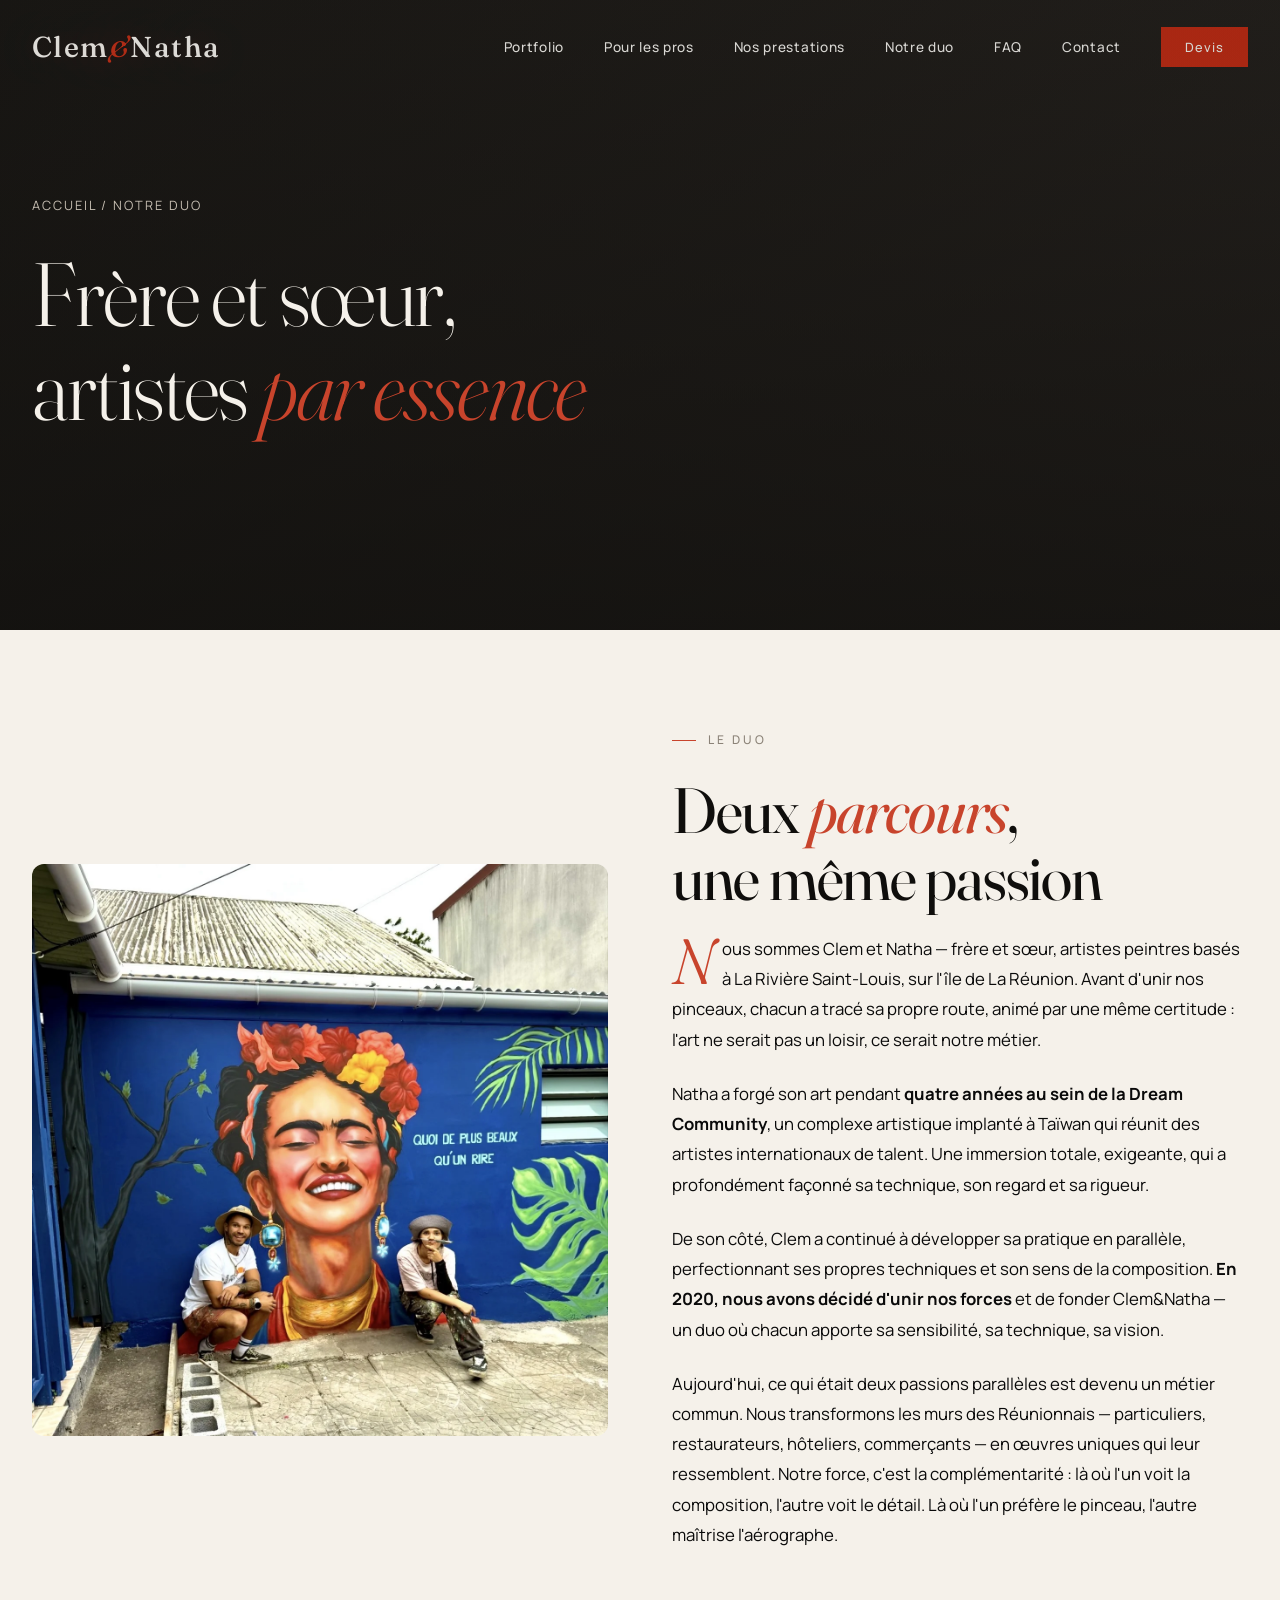
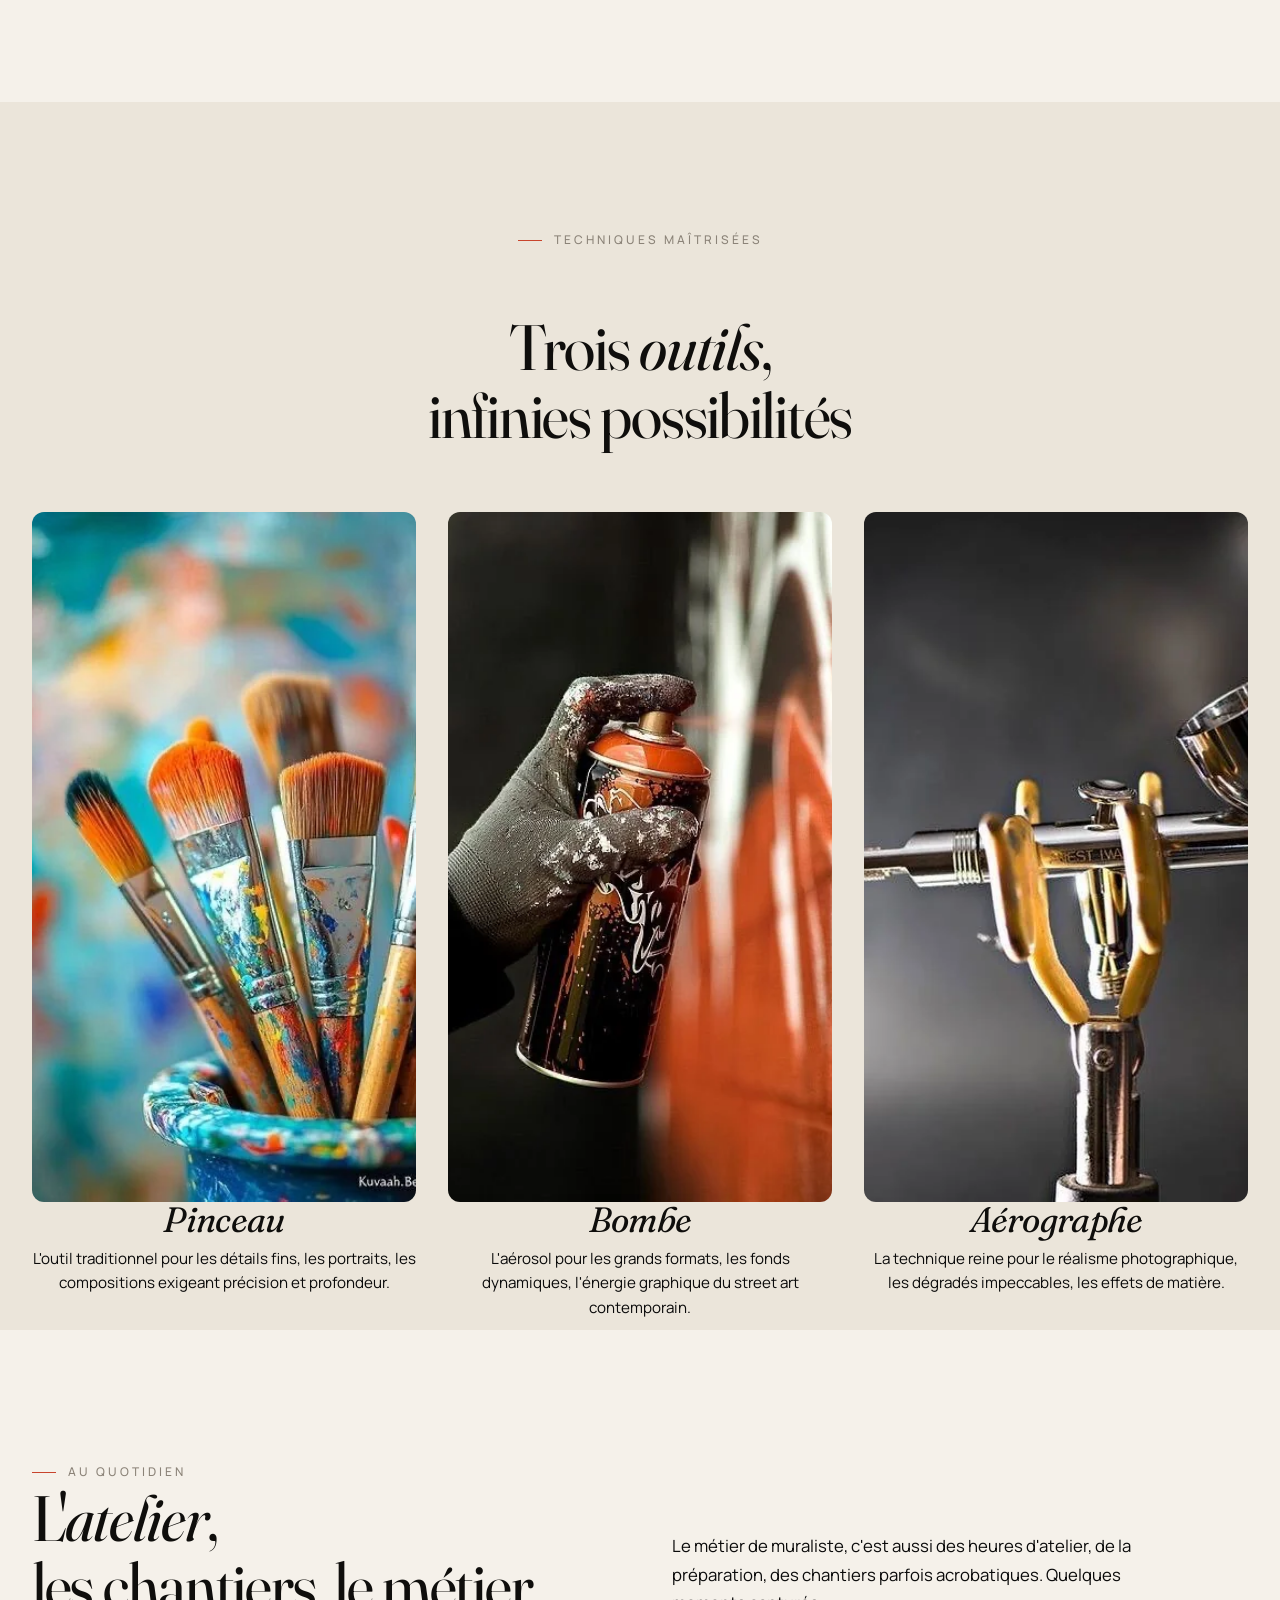
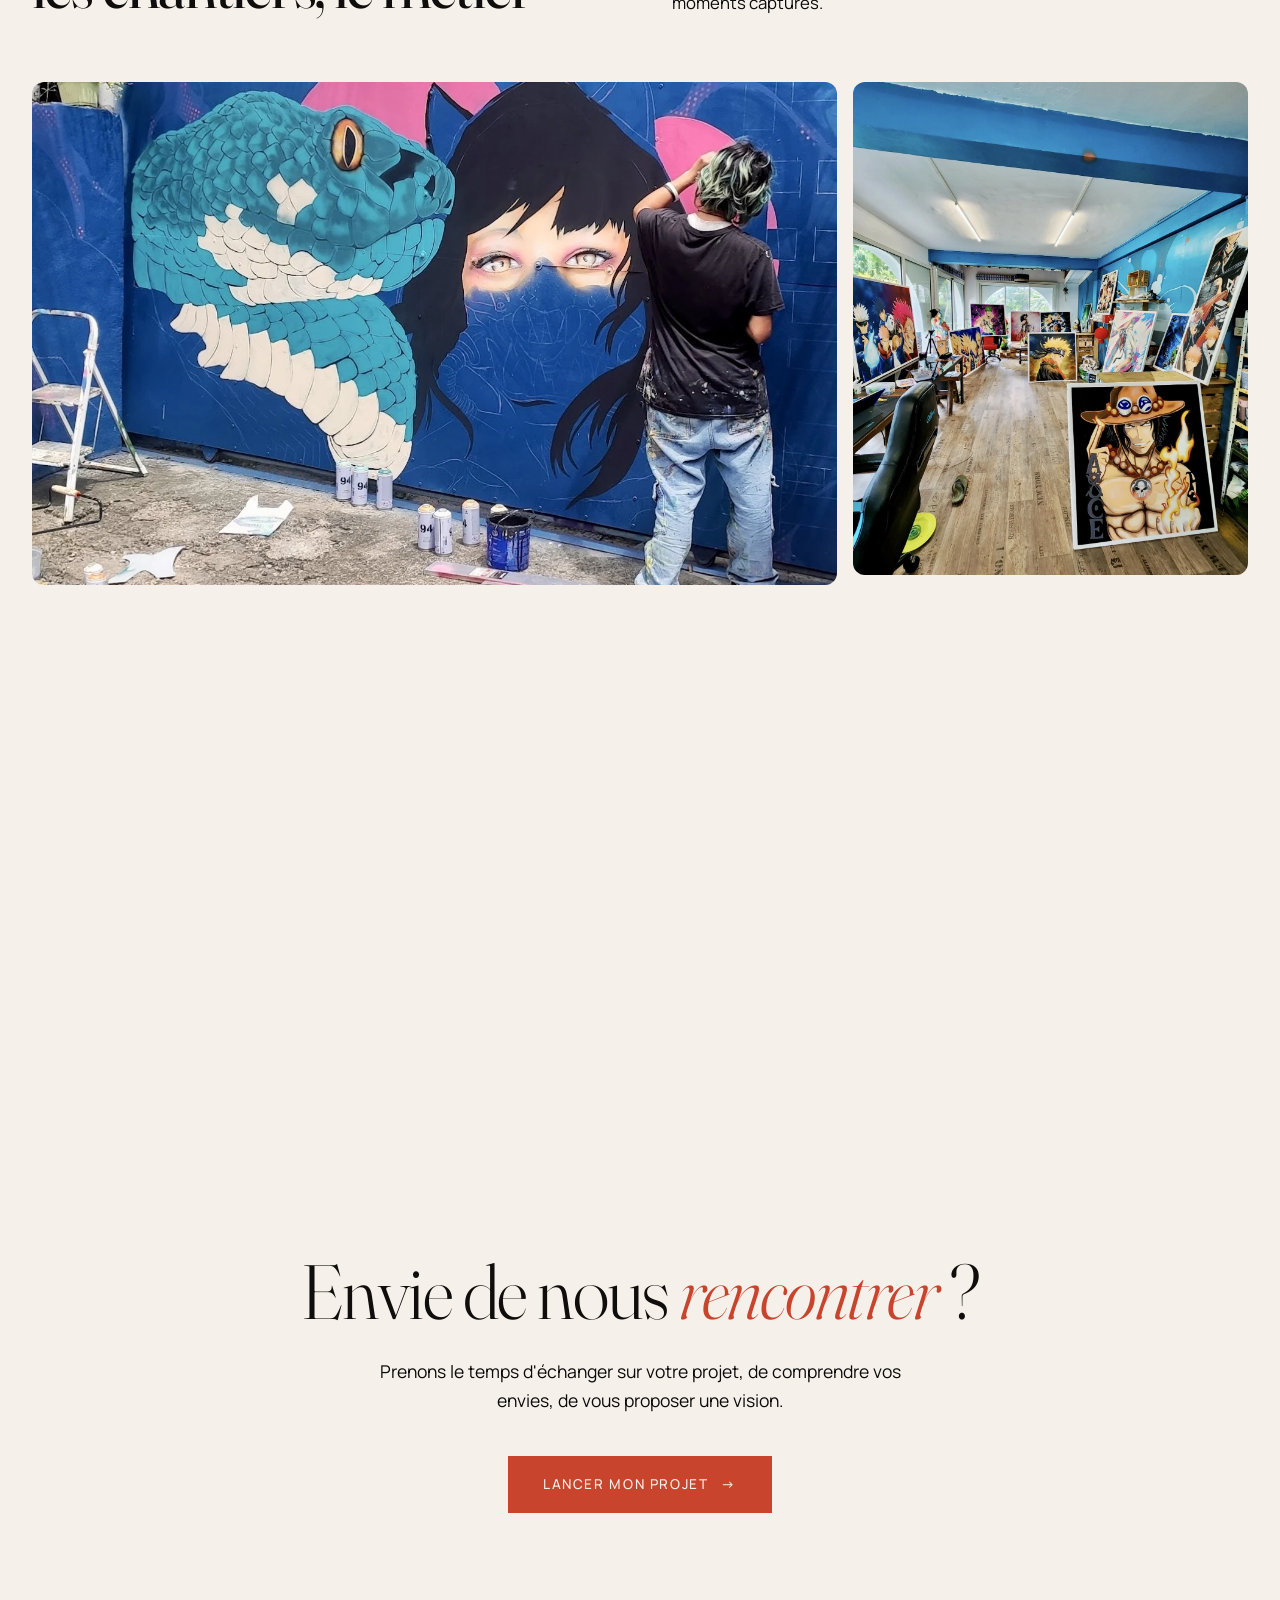
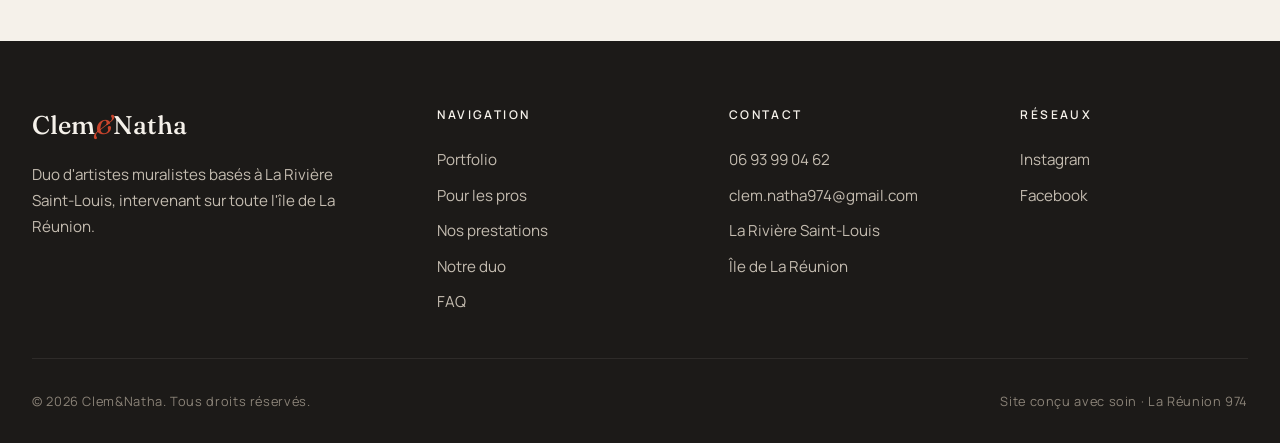
==== commit 6d5265ff: "SEO low priority : nav FAQ, og:type, favicon.ico (L2-L3-L5) L-1 : deja corrige en H-2 (href=/ partou" ====
--- a/about.html
+++ b/about.html
@@ -11,8 +11,8 @@
   <!-- Open Graph -->
   <meta property="og:title" content="Notre duo — Clem&Natha | Artistes muralistes La Réunion">
   <meta property="og:description" content="Frère et sœur, artistes muralistes à La Réunion. Notre histoire, nos influences, nos techniques.">
-  <meta property="og:type" content="website">
-  <meta property="og:url" content="https://clemandnatha.re/about.html">
+  <meta property="og:type" content="profile">
+  <meta property="og:url" content="https://clemandnatha.re/about">
   <meta property="og:locale" content="fr_FR">
   <meta property="og:site_name" content="Clem&Natha">
   <meta property="og:image" content="https://clemandnatha.re/hero-01.webp">
@@ -27,15 +27,16 @@
   <meta name="twitter:image" content="https://clemandnatha.re/hero-01.webp">
 
   <link rel="stylesheet" href="style.css">
-  <link rel="canonical" href="https://clemandnatha.re/about.html">
-  <link rel="icon" href="/favicon.ico">
+  <link rel="canonical" href="https://clemandnatha.re/about">
+  <link rel="icon" type="image/svg+xml" href="/favicon.svg">
+  <link rel="alternate icon" href="/favicon.ico">
   <link rel="apple-touch-icon" href="/apple-touch-icon.png">
   <script type="application/ld+json">
   {
     "@context": "https://schema.org",
     "@type": "WebPage",
     "name": "Notre duo — Clem&Natha artistes muralistes à La Réunion",
-    "url": "https://clemandnatha.re/about.html",
+    "url": "https://clemandnatha.re/about",
     "isPartOf": {"@type": "WebSite", "url": "https://clemandnatha.re"}
   }
   </script>
@@ -45,7 +46,7 @@
     "@type": "BreadcrumbList",
     "itemListElement": [
       {"@type": "ListItem", "position": 1, "name": "Accueil", "item": "https://clemandnatha.re/"},
-      {"@type": "ListItem", "position": 2, "name": "Notre duo", "item": "https://clemandnatha.re/about.html"}
+      {"@type": "ListItem", "position": 2, "name": "Notre duo", "item": "https://clemandnatha.re/about"}
     ]
   }
   </script>
@@ -60,6 +61,7 @@
         "position": 1,
         "item": {
           "@type": "Person",
+          "@id": "https://clemandnatha.re/about#clem",
           "name": "Clem",
           "jobTitle": "Artiste muraliste",
           "description": "Co-fondatrice de Clem&Natha, spécialisée dans les styles manga, réaliste et illustration murale à La Réunion.",
@@ -78,6 +80,7 @@
         "position": 2,
         "item": {
           "@type": "Person",
+          "@id": "https://clemandnatha.re/about#natha",
           "name": "Natha",
           "jobTitle": "Artiste muraliste",
           "description": "Co-fondateur de Clem&Natha, spécialisé dans les styles tropical, paysage et fresques extérieures à La Réunion.",
@@ -97,21 +100,23 @@
   <link rel="preload" as="image" href="duo-portrait.webp" fetchpriority="high">
   <link rel="preconnect" href="https://fonts.googleapis.com">
   <link rel="preconnect" href="https://fonts.gstatic.com" crossorigin>
+  <link rel="stylesheet" href="https://fonts.googleapis.com/css2?family=Fraunces:ital,opsz,wght@0,9..144,300;0,9..144,400;0,9..144,500;0,9..144,600;0,9..144,700;1,9..144,400&family=Manrope:wght@300;400;500;600;700&family=Noto+Serif+JP:wght@400;500&display=swap">
 </head>
 <body>
 
 <nav class="nav">
-  <a href="index.html" class="nav-logo">Clem<span>&</span>Natha</a>
+  <a href="/" class="nav-logo">Clem<span>&</span>Natha</a>
   <button class="nav-toggle" aria-label="Menu">
     <span></span><span></span><span></span>
   </button>
   <ul class="nav-menu">
-    <li><a href="portfolio.html">Portfolio</a></li>
-    <li><a href="pros.html">Pour les pros</a></li>
-    <li><a href="services.html">Nos prestations</a></li>
-    <li><a href="about.html">Notre duo</a></li>
-    <li><a href="contact.html">Contact</a></li>
-    <li><a href="devis.html" class="nav-cta">Devis</a></li>
+    <li><a href="/portfolio">Portfolio</a></li>
+    <li><a href="/pros">Pour les pros</a></li>
+    <li><a href="/services">Nos prestations</a></li>
+    <li><a href="/about">Notre duo</a></li>
+    <li><a href="/faq">FAQ</a></li>
+    <li><a href="/contact">Contact</a></li>
+    <li><a href="/devis" class="nav-cta">Devis</a></li>
   </ul>
 </nav>
 
@@ -119,7 +124,7 @@
 
 <section class="page-hero">
   <div class="page-hero-content">
-    <div class="breadcrumb"><a href="index.html">Accueil</a> / Notre duo</div>
+    <div class="breadcrumb"><a href="/">Accueil</a> / Notre duo</div>
     <h1>Frère et sœur,<br>artistes <em>par essence</em></h1>
   </div>
 </section>
@@ -210,7 +215,7 @@
   <div class="container-narrow">
     <h2>Envie de nous <em>rencontrer</em> ?</h2>
     <p>Prenons le temps d'échanger sur votre projet, de comprendre vos envies, de vous proposer une vision.</p>
-    <a href="devis.html" class="btn btn-primary">Lancer mon projet <span class="arrow">→</span></a>
+    <a href="/devis" class="btn btn-primary">Lancer mon projet <span class="arrow">→</span></a>
   </div>
 </section>
 
@@ -226,11 +231,11 @@
       <div>
         <h5>Navigation</h5>
         <ul>
-          <li><a href="portfolio.html">Portfolio</a></li>
-          <li><a href="pros.html">Pour les pros</a></li>
-          <li><a href="services.html">Nos prestations</a></li>
-          <li><a href="about.html">Notre duo</a></li>
-          <li><a href="faq.html">FAQ</a></li>
+          <li><a href="/portfolio">Portfolio</a></li>
+          <li><a href="/pros">Pour les pros</a></li>
+          <li><a href="/services">Nos prestations</a></li>
+          <li><a href="/about">Notre duo</a></li>
+          <li><a href="/faq">FAQ</a></li>
         </ul>
       </div>
       <div>
--- a/style.css
+++ b/style.css
@@ -3,7 +3,6 @@
    Direction : éditoriale, japonisante, art-house
    ======================================== */
 
-@import url('https://fonts.googleapis.com/css2?family=Fraunces:ital,opsz,wght@0,9..144,300;0,9..144,400;0,9..144,500;0,9..144,600;0,9..144,700;1,9..144,400&family=Manrope:wght@300;400;500;600;700&family=Noto+Serif+JP:wght@400;500&display=swap');
 
 :root {
   /* Palette */
@@ -2147,6 +2146,20 @@
     -webkit-mask-image: none;
     mask-image: none;
   }
+  .reveal {
+    opacity: 1 !important;
+    transform: none !important;
+    transition: none !important;
+  }
+  .hero-eyebrow,
+  .hero h1,
+  .hero-sub,
+  .hero-ctas,
+  .hero-audience {
+    opacity: 1 !important;
+    animation: none !important;
+    transform: none !important;
+  }
 }
 
 .gallery-item:hover {
